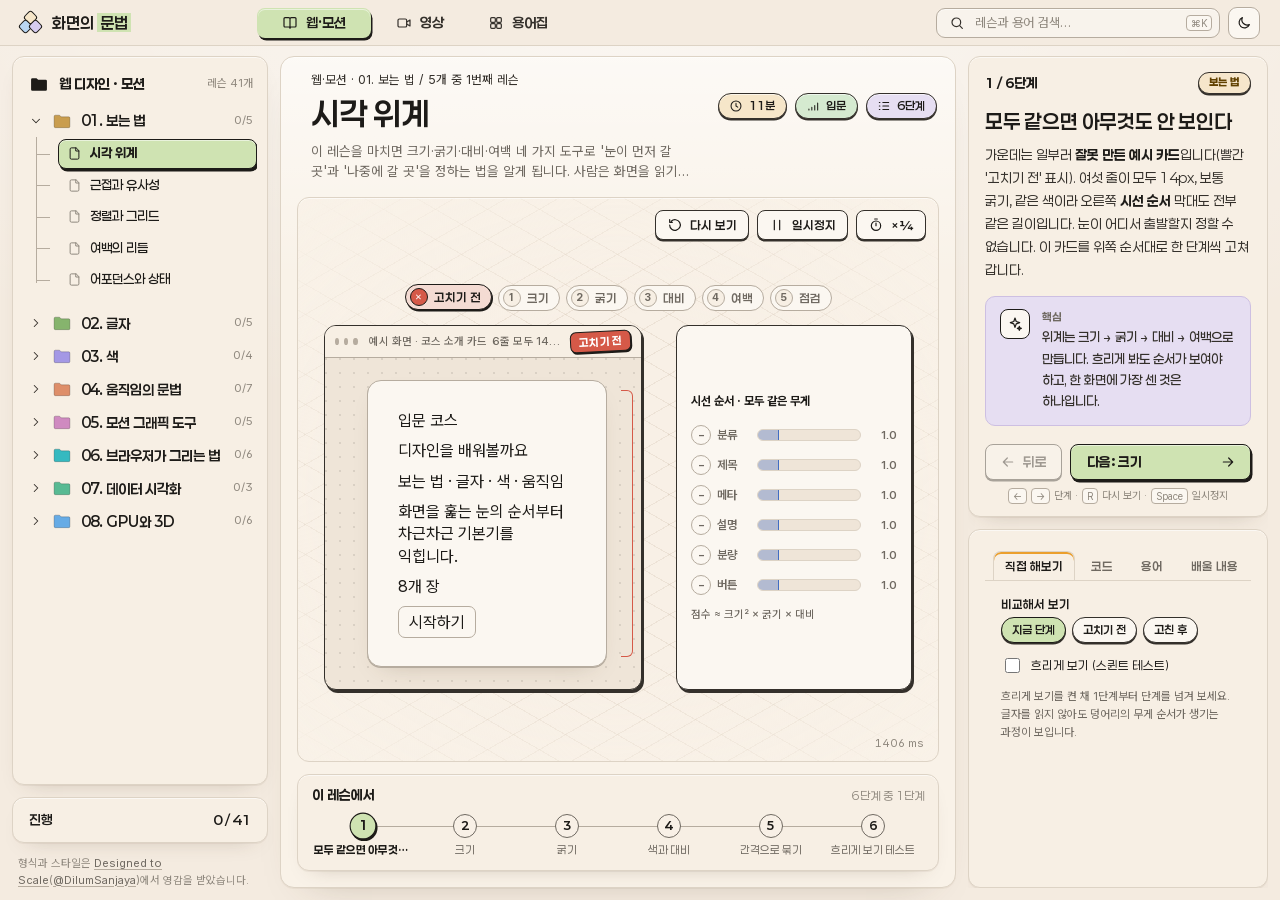
==== index.html @ 13fbb786 "화면의 문법: 웹 디자인·모션, 영상 촬영·편집 인터랙티브 강의 강의 형식과 스타일은 Dilum Sanjaya(@DilumSanjaya)의 Designed to Scale에서 영감" ====
<!doctype html>
<html lang="ko">
<head>
<meta charset="utf-8">
<meta name="viewport" content="width=device-width, initial-scale=1, viewport-fit=cover">
<title>화면의 문법</title>
<meta name="description" content="웹 디자인과 모션의 핵심 원리를 움직이는 다이어그램으로 한 단계씩 배우는 인터랙티브 강의">
<link rel="icon" type="image/svg+xml" href="favicon.svg">
<link rel="preload" href="fonts/Paperlogy-4Regular.woff2" as="font" type="font/woff2" crossorigin>
<link rel="preload" href="fonts/PretendardVariable.woff2" as="font" type="font/woff2" crossorigin>
<script>try{if(JSON.parse(localStorage.getItem("hwamyeon-theme"))==="dark")document.documentElement.dataset.theme="dark"}catch(e){}</script>
<link rel="stylesheet" href="style.css">
<link rel="stylesheet" href="lessons-look-type.css">
<link rel="stylesheet" href="lessons-color-motion.css">
<link rel="stylesheet" href="lessons-mograph.css">
<link rel="stylesheet" href="lessons-camera2.css">
<link rel="stylesheet" href="lessons-web.css">
<link rel="stylesheet" href="lessons-data.css">
<link rel="stylesheet" href="lessons-gpu.css">
<link rel="stylesheet" href="lessons-video.css">

</head>
<body>
<div class="window">
  <header class="topnav">
    <button class="icon-btn only-narrow" id="courseBtn" aria-controls="side" aria-label="코스 열기">
      <svg viewBox="0 0 24 24"><path d="M4 6h16M4 12h16M4 18h16"/></svg>
    </button>
    <a class="logo" href="#">
      <span class="logo__mark" aria-hidden="true"><i></i><i></i><i></i></span>
      <span class="logo__text">화면의 <mark>문법</mark></span>
    </a>
    <nav class="nav" aria-label="보기">
      <a class="nav__item" id="navWeb" href="#web"><svg viewBox="0 0 24 24"><path d="M3 5.5A1.5 1.5 0 0 1 4.5 4H10a2 2 0 0 1 2 2v14a2 2 0 0 0-2-2H4.5A1.5 1.5 0 0 1 3 16.5zM21 5.5A1.5 1.5 0 0 0 19.5 4H14a2 2 0 0 0-2 2v14a2 2 0 0 1 2-2h5.5a1.5 1.5 0 0 0 1.5-1.5z"/></svg>웹·모션</a>
      <a class="nav__item" id="navVideo" href="#video"><svg viewBox="0 0 24 24"><rect x="3" y="6" width="13" height="12" rx="2"/><path d="m16 10.5 5-3v9l-5-3"/></svg>영상</a>
      <a class="nav__item" id="navGloss" href="#glossary">
        <svg viewBox="0 0 24 24"><rect x="4" y="4" width="7" height="7" rx="1.5"/><rect x="13" y="4" width="7" height="7" rx="1.5"/><rect x="4" y="13" width="7" height="7" rx="1.5"/><rect x="13" y="13" width="7" height="7" rx="1.5"/></svg>용어집</a>
    </nav>
    <div class="topnav__end">
      <label class="search">
        <svg viewBox="0 0 24 24"><circle cx="11" cy="11" r="6.5"/><path d="m16 16 4 4"/></svg>
        <input id="search" type="search" placeholder="레슨과 용어 검색…" autocomplete="off">
        <kbd>⌘K</kbd>
      </label>
      <button class="icon-btn" id="themeBtn" aria-label="다크 모드 전환">
        <svg class="ti ti-moon" viewBox="0 0 24 24"><path d="M20 14.5A8 8 0 0 1 9.5 4a8 8 0 1 0 10.5 10.5z"/></svg>
        <svg class="ti ti-sun" viewBox="0 0 24 24"><circle cx="12" cy="12" r="4"/><path d="M12 2.5v2M12 19.5v2M2.5 12h2M19.5 12h2M5.3 5.3l1.4 1.4M17.3 17.3l1.4 1.4M5.3 18.7l1.4-1.4M17.3 6.7l1.4-1.4"/></svg>
      </button>
    </div>
  </header>

  <div class="layout">
    <aside class="side" id="side">
      <section class="card course">
        <div class="course__head">
          <svg class="folder folder--ink" viewBox="0 0 24 24"><path d="M2.5 6.5A1.5 1.5 0 0 1 4 5h5l2 2h9a1.5 1.5 0 0 1 1.5 1.5v10A1.5 1.5 0 0 1 20 20H4a1.5 1.5 0 0 1-1.5-1.5z"/></svg>
          <b id="trackName">코스</b><span class="muted" id="lessonCount"></span>
        </div>
        <nav id="tree" aria-label="코스 목차"></nav>
      </section>
      <p class="credit">형식과 스타일은 <a href="https://designed-to-scale.vercel.app/" target="_blank" rel="noopener">Designed to Scale</a>(<a href="https://x.com/DilumSanjaya" target="_blank" rel="noopener">@DilumSanjaya</a>)에서 영감을 받았습니다.</p>
      <section class="card progress">
        <span>진행</span><span id="progressText" class="num"></span><i class="progress__bar" id="progressBar"></i>
      </section>
    </aside>
    <div class="scrim" id="scrim" hidden></div>

    <main class="sheet" id="sheet">
      <div id="lessonView">
        <header class="lesson-head">
          <div class="lesson-head__main">
            <p class="crumb" id="crumb"></p>
            <h1 class="title" id="title"></h1>
            <p class="subtitle" id="lede"></p>
          </div>
          <div class="tags" id="tags"></div>
        </header>

        <section class="stage-card">
          <div class="stage-tools">
            <button class="tool" id="replayBtn"><svg viewBox="0 0 24 24"><path d="M4 12a8 8 0 1 0 2.4-5.7M4 4v4h4"/></svg>다시 보기</button>
            <button class="tool" id="playBtn"><svg viewBox="0 0 24 24" id="playIcon"><path d="M8 5v14M16 5v14"/></svg><span id="playLabel">일시정지</span></button>
            <button class="tool" id="slowBtn" aria-pressed="false"><svg viewBox="0 0 24 24"><circle cx="12" cy="13" r="7"/><path d="M12 13V9M10 3h4"/></svg>×¼</button>
          </div>
          <div class="stage" id="stage"></div>
          <div class="stage-foot"><span id="tTime" class="num">0 ms</span></div>
        </section>

        <section class="card timeline">
          <div class="timeline__head"><b>이 레슨에서</b><span class="muted" id="tlCount"></span></div>
          <ol class="timeline__steps" id="steps"></ol>
        </section>
      </div>

      <div id="glossView" hidden>
        <header class="lesson-head">
          <div class="lesson-head__main">
            <p class="crumb">용어집</p>
            <h1 class="title">업계 용어 한눈에</h1>
            <p class="subtitle">모든 레슨의 용어를 장별로 모았습니다. 용어를 누르면 그 레슨으로 이동합니다.</p>
          </div>
        </header>
        <div id="gloss" class="gloss"></div>
      </div>
    </main>

    <aside class="rail" id="rail">
      <section class="card guide">
        <div class="guide__meta"><span class="num" id="stepNo"></span><span class="chapter" id="chapterChip"></span></div>
        <div class="guide__content" id="guide">
          <h2 class="guide__title" id="stepTitle"></h2>
          <div class="guide__body"><p id="stepText"></p></div>
          <div class="callout" id="callout" hidden>
            <span class="callout__icon"><svg viewBox="0 0 24 24"><path d="M12 3l1.8 5.2L19 10l-5.2 1.8L12 17l-1.8-5.2L5 10l5.2-1.8zM18.5 15.5l.8 2.2 2.2.8-2.2.8-.8 2.2-.8-2.2-2.2-.8 2.2-.8z"/></svg></span>
            <div><p class="callout__label">핵심</p><p id="calloutText"></p></div>
          </div>
        </div>
        <div class="guide__nav">
          <button class="btn-ghost" id="prevBtn"><svg viewBox="0 0 24 24"><path d="M19 12H5m6-6-6 6 6 6"/></svg>뒤로</button>
          <button class="btn-pop btn-next" id="nextBtn"><span id="nextLabel">다음</span><svg viewBox="0 0 24 24"><path d="M5 12h14m-6-6 6 6-6 6"/></svg></button>
        </div>
        <p class="keys-hint"><kbd>←</kbd><kbd>→</kbd> 단계 · <kbd>R</kbd> 다시 보기 · <kbd>Space</kbd> 일시정지</p>
      </section>

      <section class="card panel" id="panel">
        <div class="tabs" role="tablist" aria-label="레슨 도구">
          <button class="tab" role="tab" data-pane="playWrap">직접 해보기</button>
          <button class="tab" role="tab" data-pane="codeWrap">코드</button>
          <button class="tab" role="tab" data-pane="termsWrap">용어</button>
          <button class="tab" role="tab" data-pane="goalsWrap">배울 내용</button>
        </div>
        <div class="panes">
          <div class="pane" id="playWrap" role="tabpanel"><div id="controls" class="controls"></div></div>
          <div class="pane" id="codeWrap" role="tabpanel"><div class="eyebrow" id="codeTitle">코드</div><pre id="code"></pre></div>
          <div class="pane terms" id="termsWrap" role="tabpanel"><dl id="terms"></dl></div>
          <div class="pane goals" id="goalsWrap" role="tabpanel"><ul id="goals"></ul></div>
        </div>
      </section>
    </aside>
  </div>
</div>

<script src="lib.js"></script>
<script src="art.js"></script>
<script src="lessons-design.js"></script>
<script src="lessons-motion.js"></script>
<script src="lessons-camera.js"></script>
<script src="lessons-render.js"></script>
<script src="lessons-look-type.js"></script>
<script src="lessons-color-motion.js"></script>
<script src="lessons-mograph.js"></script>
<script src="lessons-camera2.js"></script>
<script src="lessons-web.js"></script>
<script src="lessons-data.js"></script>
<script src="lessons-gpu.js"></script>
<script src="lessons-video.js"></script>
<script src="app.js"></script>
</body>
</html>
---- style.css ----
/* 구조: 상단 내비 + [코스 트리 | 레슨 시트 | 가이드 레일] 3단 앱.
   스타일: 종이색 바탕, 모노스페이스 단일 서체, 진한 테두리 + 딱딱한 오프셋 그림자의 '팝' 버튼, 아이소메트릭 격자 무대. */
@font-face { font-family: "Pretendard Variable"; src: url("fonts/PretendardVariable.woff2") format("woff2-variations"); font-weight: 45 920; font-display: swap; }
@font-face { font-family: "Inter"; src: url("fonts/InterVariable.woff2") format("woff2"); font-weight: 100 900; font-display: swap;
  unicode-range: U+0000-007F, U+00A0-00FF, U+0131, U+0152-0153, U+02BB-02BC, U+02C6, U+02DA, U+02DC, U+2000-206F, U+2074, U+20AC, U+2122, U+2191, U+2193, U+2212, U+2215, U+FEFF, U+FFFD; }
@font-face { font-family: "Paperlogy"; src: url("fonts/Paperlogy-4Regular.woff2") format("woff2"); font-weight: 400; font-display: swap; }
@font-face { font-family: "Paperlogy"; src: url("fonts/Paperlogy-5Medium.woff2") format("woff2"); font-weight: 500; font-display: swap; }
@font-face { font-family: "Paperlogy"; src: url("fonts/Paperlogy-6SemiBold.woff2") format("woff2"); font-weight: 600; font-display: swap; }
@font-face { font-family: "Paperlogy"; src: url("fonts/Paperlogy-7Bold.woff2") format("woff2"); font-weight: 700; font-display: swap; }
@font-face { font-family: "Paperlogy"; src: url("fonts/Paperlogy-8ExtraBold.woff2") format("woff2"); font-weight: 800; font-display: swap; }
:root {
  --bg: #f4ebe0;
  --sheet: #f9f2e8;
  --card: #f7efe4;
  --card2: #f8f0e6;
  --raised: #fbf7f1;
  --ink: #1d1b18;
  --ink2: #34302b;
  --muted: #6f6961;
  --faint: #8f887e;
  --line: #ddd3c5;
  --line2: #b6ac9f;
  --code: #f1e8db;
  --pop: #cfe3b2;
  --pop-ink: #1d1b18;
  --hard: #1d1b18;
  --sand: #f6e6c9;
  --mint: #d5ead0;
  --lilac: #e6def2;
  --lilac-line: #cdbfe2;
  --grid: rgba(120, 92, 55, 0.09);
  --hi: rgba(255, 255, 255, 0.6);
  --soft: rgba(80, 60, 35, 0.35);

  /* 캔버스 다이어그램 색 */
  --a: #426ec2; --b: #d55948; --c: #089772; --key: #eb9f2c;
  --ch0: #c99d4e; --ch0-bg: #f6e6cb; --ch0-fg: #614100; --ch1: #86b46d; --ch1-bg: #ddeed4; --ch1-fg: #31521c; --ch2: #a498e5; --ch2-bg: #e7e4ff; --ch2-fg: #483e74; --ch3: #de8e69; --ch3-bg: #ffe0d2; --ch3-fg: #6e351a; --ch4: #cf8ac0; --ch4-bg: #fadef3; --ch4-fg: #65335b; --ch5: #35b9c0; --ch5-bg: #caf1f2; --ch5-fg: #00555b; --ch6: #58ba93; --ch6-bg: #d0f1e1; --ch6-fg: #00563b; --ch7: #66abe5; --ch7-bg: #d3ebff; --ch7-fg: #114b75; --ch8: #e18881; --ch8-bg: #ffdedb; --ch8-fg: #70312e; --ch9: #43b4d4; --ch9-bg: #cceffb; --ch9-fg: #005269; --ch10: #af95df; --ch10-bg: #ece2ff; --ch10-fg: #4f3b71;
  --surface: #fbf7f1;
  --sunk: #efe5d8;

  /* 글꼴 역할: 화면의 목소리 = Paperlogy, 정중한 정보 글 = Inter + Pretendard */
  --f: "Paperlogy", "Pretendard Variable", -apple-system, BlinkMacSystemFont, "Apple SD Gothic Neo", sans-serif;
  --display: "Paperlogy", "Pretendard Variable", sans-serif;
  --formal: "Inter", "Pretendard Variable", -apple-system, BlinkMacSystemFont, "Apple SD Gothic Neo", "Noto Sans KR", sans-serif;
  --mono: SFMono-Regular, Menlo, Monaco, Consolas, "Pretendard Variable", monospace;
}
:root[data-theme="dark"] {
  --bg: #171512; --sheet: #1e1b17; --card: #221f1b; --card2: #24211c; --raised: #2a2621;
  --ink: #f1e9de; --ink2: #ddd3c5; --muted: #a69d91; --faint: #8c8276; --line: #3a342d; --line2: #5c5346;
  --code: #2d2924; --pop: #3e5a2e; --pop-ink: #eef7e4; --hard: #000; --sand: #4a3b22; --mint: #2c4128; --lilac: #2f2840; --lilac-line: #4a3f63;
  --grid: rgba(255, 230, 190, 0.05); --hi: rgba(255, 240, 220, 0.06); --soft: rgba(0, 0, 0, 0.6);
  --a: #84aefa; --b: #f28979; --c: #61c8a4; --key: #f5b75b;
    --ch0: #bf9752; --ch0-bg: #3f3017; --ch0-fg: #f0d3a3; --ch1: #83ad6d; --ch1-bg: #293820; --ch1-fg: #c4e2b4; --ch2: #9d94d9; --ch2-bg: #322f48; --ch2-fg: #d6d0ff; --ch3: #d28a69; --ch3-bg: #462b1f; --ch3-fg: #ffcab2; --ch4: #c586b7; --ch4-bg: #412a3c; --ch4-fg: #f6c7ea; --ch5: #40b1b7; --ch5-bg: #103a3c; --ch5-fg: #a0e6ea; --ch6: #5cb28f; --ch6-bg: #1a3a2d; --ch6-fg: #ace7cc; --ch7: #67a5d9; --ch7-bg: #1e3548; --ch7-fg: #b1ddff; --ch8: #d6857f; --ch8-bg: #472a27; --ch8-fg: #ffc6c0; --ch9: #4aadc9; --ch9-bg: #143843; --ch9-fg: #a3e3f8; --ch10: #a890d4; --ch10-bg: #362e46; --ch10-fg: #deceff;
    --surface: #2a2621; --sunk: #1a1814;
  color-scheme: dark;
}

* { box-sizing: border-box; }
[hidden] { display: none !important; }
html, body { margin: 0; height: 100%; }
body { background: var(--bg); color: var(--ink); font: 400 13.5px/1.5 var(--f); -webkit-font-smoothing: antialiased; word-break: keep-all; }
button, input { font: inherit; color: inherit; }
a { color: inherit; }
svg { width: 16px; height: 16px; fill: none; stroke: currentColor; stroke-width: 1.8; stroke-linecap: round; stroke-linejoin: round; flex: none; }
:focus-visible { outline: 2px solid var(--c); outline-offset: 2px; }
.muted { color: var(--faint); }
.num { font-variant-numeric: tabular-nums; }
kbd { font: 10px/14px var(--mono); color: var(--faint); background: var(--raised); border: 1px solid var(--line2); border-radius: 4px; padding: 0 4px; }

.window { min-height: 100%; display: flex; flex-direction: column; background: radial-gradient(120% 80% at 50% 0%, var(--hi), transparent 60%), var(--bg); }

/* ---------- 공용 버튼 ---------- */
.btn-pop {
  display: inline-flex; align-items: center; gap: 8px; height: 36px; padding: 0 14px 0 16px; cursor: pointer;
  background: var(--pop); color: var(--pop-ink); font-weight: 700; border: 1px solid var(--hard); border-radius: 8px;
  box-shadow: inset 0 1px 0 rgba(255,255,255,.55), 1.5px 2.5px 0 var(--hard);
  transition: transform .08s, box-shadow .08s;
}
.btn-pop:hover { transform: translate(-0.5px, -0.5px); box-shadow: inset 0 1px 0 rgba(255,255,255,.55), 2px 3px 0 var(--hard); }
.btn-pop:active { transform: translate(1px, 1.5px); box-shadow: inset 0 1px 0 rgba(255,255,255,.55), 0.5px 1px 0 var(--hard); }
.btn-ghost, .tool {
  display: inline-flex; align-items: center; gap: 7px; height: 36px; padding: 0 14px; cursor: pointer; font-weight: 600;
  background: var(--raised); border: 1px solid var(--ink2); border-radius: 8px; box-shadow: 0 1.5px 0 var(--ink2);
}
.btn-ghost:active, .tool:active { transform: translateY(1px); box-shadow: 0 0.5px 0 var(--ink2); }
.btn-ghost:disabled { opacity: .4; cursor: default; transform: none; }
.tool { height: 30px; padding: 0 11px; font-size: 12px; }
.tool[aria-pressed="true"] { background: var(--pop); color: var(--pop-ink); }
.icon-btn { width: 32px; height: 32px; display: grid; place-items: center; border: 1px solid var(--line2); border-radius: 9px; background: var(--raised); cursor: pointer; box-shadow: inset 0 1px 0 var(--hi); }

.card {
  background: var(--card); border: 1px solid var(--line); border-radius: 12px;
  box-shadow: inset 0 1px 0 var(--hi), 0 1px 0 rgba(80,60,35,.06), 0 10px 22px -16px var(--soft);
}
.eyebrow { font-size: 12.5px; font-weight: 700; letter-spacing: .02em; margin-bottom: 10px; }

/* ---------- 상단 내비 ---------- */
.topnav { height: 46px; flex: none; display: flex; align-items: center; gap: 16px; padding: 0 max(20px, env(safe-area-inset-right, 0px)) 0 max(20px, env(safe-area-inset-left, 0px)); border-bottom: 1px solid var(--line); position: sticky; top: 0; z-index: 10; background: var(--bg); }
.logo { font-family: var(--display); display: flex; align-items: center; gap: 10px; text-decoration: none; font-weight: 800; font-size: 16px; white-space: nowrap; }
.logo mark { background: var(--pop); color: var(--pop-ink); padding: 0 3px; }
.logo__mark { width: 22px; height: 22px; position: relative; }
.logo__mark i { position: absolute; width: 11px; height: 11px; border: 1.5px solid var(--ink); border-radius: 3px; transform: rotate(45deg); }
.logo__mark i:nth-child(1) { left: 5px; top: 0; background: var(--sand); }
.logo__mark i:nth-child(2) { left: 0; top: 9px; background: #b9d6f2; }
.logo__mark i:nth-child(3) { left: 10px; top: 9px; background: #d6ccf0; }
.nav { display: flex; gap: 6px; margin-left: 110px; }
.nav__item { display: inline-flex; align-items: center; gap: 8px; height: 30px; padding: 0 18px; border-radius: 8px; border: 1px solid transparent; font-size: 14px; font-weight: 600; color: var(--ink2); text-decoration: none; }
.nav__item:hover { background: var(--card); }
.nav__item.is-active { background: var(--pop); color: var(--pop-ink); padding: 0 24px; box-shadow: inset 0 1px 0 rgba(255,255,255,.55), 1.5px 2.5px 0 var(--hard); }
.topnav__end { margin-left: auto; display: flex; gap: 8px; align-items: center; }
.search { display: flex; align-items: center; gap: 8px; height: 30px; width: 284px; padding: 0 7px 0 12px; border: 1px solid var(--line2); border-radius: 9px; background: color-mix(in srgb, var(--raised) 70%, transparent); color: var(--ink2); box-shadow: inset 0 1px 0 var(--hi); }
.search input { flex: 1; min-width: 0; border: 0; background: none; outline: none; font-size: 13px; }
.search input::placeholder { color: var(--faint); }
.only-narrow { display: none; }

/* ---------- 3단 레이아웃 ---------- */
.layout { flex: 1; min-height: 0; display: grid; grid-template-columns: 256px minmax(0, 1fr) 300px; gap: 12px; padding: 10px max(12px, env(safe-area-inset-right, 0px)) 12px max(12px, env(safe-area-inset-left, 0px)); }
.side, .rail { display: flex; flex-direction: column; gap: 12px; min-width: 0; }
.side { position: sticky; top: 56px; height: calc(100vh - 68px); }
.rail > * { flex: none; }
.rail { position: sticky; top: 56px; max-height: calc(100vh - 68px); overflow-y: auto; scrollbar-width: thin; }

/* 코스 트리 */
.course { flex: 1; min-height: 0; overflow-y: auto; padding: 14px 10px 12px 12px; scrollbar-width: thin; }
.course__head { display: flex; align-items: center; gap: 10px; padding: 2px 4px 12px; font-size: 14px; }
.course__head .muted { margin-left: auto; font-size: 11.5px; }
.folder { width: 20px; height: 20px; stroke: rgba(0,0,0,.25); stroke-width: 1; }
.folder--ink { fill: var(--ink); stroke: none; }
.mod { margin-bottom: 4px; }
.mod__head { width: 100%; display: flex; align-items: center; gap: 9px; padding: 4px 4px; border: 0; background: none; cursor: pointer; font-size: 14px; font-weight: 600; text-align: left; border-radius: 7px; }
.mod__head:hover { background: color-mix(in srgb, var(--ink) 5%, transparent); }
.mod__head .chev { width: 14px; height: 14px; transition: transform .2s; color: var(--ink2); }
.mod.open .chev { transform: rotate(90deg); }
.mod__title { flex: 1; min-width: 0; white-space: nowrap; overflow: hidden; text-overflow: ellipsis; }
.mod__count { font-size: 11.5px; color: var(--faint); font-weight: 400; }
.mod__list { list-style: none; margin: 2px 0 8px 11px; padding: 0; position: relative; }
.mod__list::before { content: ""; position: absolute; left: 0; top: 0; bottom: 14px; border-left: 1px solid var(--line2); }
.lesson { position: relative; padding-left: 22px; }
.lesson::before { content: ""; position: absolute; left: 0; top: 50%; width: 14px; border-top: 1px solid var(--line2); }
.lesson a, .lesson .soon { display: flex; align-items: center; gap: 8px; padding: 4px 8px; margin: 2px 0; border: 1px solid transparent; border-radius: 8px; text-decoration: none; font-weight: 500; font-size: 13px; }
.lesson a:hover { background: color-mix(in srgb, var(--ink) 5%, transparent); }
.lesson a svg { width: 15px; height: 15px; color: var(--faint); stroke-width: 1.6; }
.lesson a.is-current { background: var(--pop); color: var(--pop-ink); font-weight: 700; border-color: var(--hard); box-shadow: inset 0 1px 0 rgba(255,255,255,.55), 1.5px 2.5px 0 var(--hard); }
.lesson a.is-current svg { color: inherit; }
.lesson a.is-done svg { color: var(--c); }
.lesson .soon { color: var(--faint); font-weight: 400; }
.lesson .soon svg { width: 15px; height: 15px; stroke-dasharray: 2 2; }
.lesson .soon em { margin-left: auto; font-style: normal; font-size: 10px; border: 1px dashed var(--line2); border-radius: 4px; padding: 0 4px; white-space: nowrap; }
.lesson a .t, .lesson .soon .t { min-width: 0; overflow: hidden; text-overflow: ellipsis; white-space: nowrap; }
.progress { flex: none; display: flex; justify-content: space-between; align-items: center; padding: 12px 16px; font-weight: 600; }

/* ---------- 레슨 시트 ---------- */
.sheet {
  min-width: 0; display: flex; flex-direction: column;
  background: linear-gradient(var(--hi), transparent 220px), var(--sheet);
  border: 1px solid var(--line); border-radius: 14px; padding: 0 16px 16px;
  box-shadow: inset 0 1px 0 var(--hi), 0 1px 0 rgba(80,60,35,.05), 0 18px 40px -30px var(--soft);
}
#lessonView, #glossView { display: flex; flex-direction: column; gap: 12px; flex: 1; }
#lessonView[hidden], #glossView[hidden] { display: none; }
.lesson-head { display: flex; gap: 16px; align-items: flex-start; padding: 18px 2px 4px 14px; }
.lesson-head__main { flex: 1; min-width: 0; }
.crumb { margin: 0 0 6px; font-size: 12.5px; color: var(--ink2); }
.title { margin: 0; font-family: var(--display); font-size: 32px; line-height: 1.15; font-weight: 700; letter-spacing: -0.01em; text-wrap: balance; }
.subtitle { margin: 8px 0 0; color: var(--muted); max-width: 72ch; }
.tags { display: flex; gap: 8px; flex-wrap: wrap; justify-content: flex-end; padding-top: 22px; }
.tag { display: inline-flex; align-items: center; gap: 6px; height: 26px; padding: 0 11px 0 10px; border: 1px solid var(--ink2); border-radius: 13px; font-size: 11.5px; font-weight: 600; white-space: nowrap; box-shadow: inset 0 1px 0 var(--hi), 0 1.5px 0 var(--ink2); }
.tag svg { width: 14px; height: 14px; }
.tag--sand { background: var(--sand); }
.tag--mint { background: var(--mint); }
.tag--lilac { background: var(--lilac); }

.stage-card {
  position: relative; flex: 1; min-height: 420px; display: flex; flex-direction: column;
  border: 1px solid var(--line); border-radius: 12px; overflow: hidden;
  background:
    radial-gradient(ellipse 75% 70% at 50% 52%, transparent 45%, var(--sheet) 100%),
    repeating-linear-gradient(30deg, var(--grid) 0 1px, transparent 1px 26px),
    repeating-linear-gradient(150deg, var(--grid) 0 1px, transparent 1px 26px),
    var(--card2);
  box-shadow: inset 0 1px 0 var(--hi);
}
.stage-tools { position: absolute; top: 12px; right: 12px; display: flex; gap: 8px; z-index: 4; }
.stage { flex: 1; display: flex; flex-direction: column; justify-content: center; padding: 56px 14px 10px; min-width: 0; }
.stage canvas { display: block; width: 100%; touch-action: none; }
.stage canvas.fill { flex: 1 1 0; min-height: 360px; height: 0; }
.stage-foot { display: flex; justify-content: flex-end; padding: 0 14px 10px; font-size: 11px; color: var(--faint); }

.timeline { padding: 10px 14px 12px; }
.timeline__head { display: flex; justify-content: space-between; align-items: center; margin-bottom: 8px; }
.timeline__head .muted { font-size: 11.5px; }
.timeline__steps { list-style: none; margin: 0; padding: 0; display: flex; position: relative; }
.timeline__steps::before { content: ""; position: absolute; top: 12px; left: calc(50% / var(--n)); right: calc(50% / var(--n)); border-top: 1px solid var(--line2); }
.timeline__steps li { flex: 1; min-width: 0; }
.timeline__steps button { width: 100%; display: flex; flex-direction: column; align-items: center; gap: 4px; padding: 0 2px; border: 0; background: none; cursor: pointer; }
.timeline__dot { position: relative; width: 24px; height: 24px; border-radius: 50%; display: grid; place-items: center; font-size: 11.5px; font-weight: 700; background: var(--card2); border: 1px solid var(--muted); }
.timeline__steps .past .timeline__dot { background: var(--mint); border-color: var(--ink2); }
.timeline__steps .cur .timeline__dot { background: var(--pop); color: var(--pop-ink); border-color: var(--hard); box-shadow: 1px 1.5px 0 var(--hard); }
.timeline__label { font-size: 11px; color: var(--muted); max-width: 100%; overflow: hidden; text-overflow: ellipsis; white-space: nowrap; }
.timeline__steps .cur .timeline__label { color: var(--ink); font-weight: 700; }

/* ---------- 가이드 레일 ---------- */
.guide { padding: 15px 16px 12px; display: flex; flex-direction: column; min-height: 400px; }
.guide__meta { display: flex; justify-content: space-between; align-items: center; font-weight: 700; margin-bottom: 14px; }
.chapter { display: inline-flex; align-items: center; height: 22px; padding: 0 10px; border: 1px solid var(--ink2); border-radius: 11px; font-size: 10.5px; font-weight: 800; letter-spacing: .05em; box-shadow: 0 1.5px 0 var(--ink2); white-space: nowrap; }
.guide__content { flex: 1; }
.guide__content.is-in { animation: guideIn .35s cubic-bezier(.16,1,.3,1); }
@keyframes guideIn { from { opacity: 0; transform: translateY(6px); } }
.guide__title { margin: 0 0 10px; font-family: var(--display); font-size: 20px; line-height: 1.3; font-weight: 700; letter-spacing: -0.01em; text-wrap: balance; }
.guide__body p { margin: 0; font-size: 13.5px; line-height: 1.7; color: var(--ink2); }
.guide__body b { color: var(--ink); }
.guide__body code, .terms code, .gloss code { font: 11.5px/1.6 var(--mono); background: var(--code); border: 1px solid var(--line); border-radius: 4px; padding: 1px 5px; color: var(--ink2); }
.callout { display: flex; gap: 12px; margin-top: 14px; padding: 12px 14px; background: var(--lilac); border: 1px solid var(--lilac-line); border-radius: 10px; }
.callout__icon { width: 30px; height: 30px; flex: none; display: grid; place-items: center; border: 1.5px solid var(--ink); border-radius: 8px; background: var(--raised); }
.callout__label { margin: 0 0 2px; font-size: 11px; font-weight: 700; color: var(--muted); }
.callout p:last-child { margin: 0; font-size: 12.2px; line-height: 1.55; color: var(--ink2); }
.guide__nav { display: flex; gap: 8px; margin-top: 18px; }
.btn-next { flex: 1; justify-content: space-between; min-width: 0; }
.btn-next span { overflow: hidden; text-overflow: ellipsis; white-space: nowrap; }
.keys-hint { margin: 8px 0 0; font-size: 10.5px; color: var(--faint); text-align: center; display: flex; gap: 4px; justify-content: center; align-items: center; flex-wrap: wrap; }

.rail > .card:not(.guide) { padding: 13px 16px 14px; }
.goals ul { list-style: none; margin: 0; padding: 0; display: flex; flex-direction: column; gap: 7px; }
.goals li { display: flex; gap: 9px; align-items: flex-start; font-size: 12px; color: var(--muted); line-height: 1.45; }
.check { width: 14px; height: 14px; flex: none; margin-top: 1px; border: 1px solid var(--faint); border-radius: 3px; background: var(--raised); display: grid; place-items: center; }
.check svg { width: 11px; height: 11px; stroke-width: 3; opacity: 0; }
.goals li.done { color: var(--ink); }
.goals li.done .check { background: var(--pop); border-color: var(--hard); }
.goals li.done .check svg { opacity: 1; color: var(--pop-ink); }

/* 조작 */
.controls { display: flex; flex-direction: column; gap: 12px; }
.ctl label, .ctl .lbl { display: flex; justify-content: space-between; gap: 8px; font-size: 12px; font-weight: 600; margin-bottom: 4px; }
.ctl output { font-size: 11.5px; color: var(--muted); font-weight: 500; font-variant-numeric: tabular-nums; }
.ctl input[type=range] { width: 100%; accent-color: var(--c); }
.chips { display: flex; flex-wrap: wrap; gap: 6px; }
.chip { height: 26px; padding: 0 10px; border: 1px solid var(--ink2); border-radius: 13px; background: var(--raised); font-size: 11.5px; font-weight: 600; cursor: pointer; box-shadow: 0 1.5px 0 var(--ink2); }
.chip[aria-pressed="true"] { background: var(--pop); color: var(--pop-ink); border-color: var(--hard); }
.chip:disabled { opacity: .4; cursor: default; }
.readout { font-size: 11.5px; line-height: 1.6; color: var(--muted); background: var(--code); border: 1px solid var(--line); border-radius: 7px; padding: 7px 9px; font-variant-numeric: tabular-nums; white-space: pre-wrap; }
.readout b { color: var(--ink); }
.copy-row { display: flex; gap: 6px; align-items: center; }
.copy-row .readout { flex: 1; min-width: 0; overflow-x: auto; white-space: nowrap; color: var(--ink); }
label.check-row, .ctl-check { display: flex; gap: 8px; align-items: center; font-size: 12px; cursor: pointer; }
.ctl-check input { accent-color: var(--c); width: 15px; height: 15px; }
.hint { font-size: 11.5px; color: var(--muted); margin: 0; line-height: 1.55; }

#code { margin: 0; font: 11.5px/1.65 var(--mono); overflow-x: auto; color: var(--muted); }
#code .ln { display: block; padding: 0 8px; margin: 0 -8px; border-left: 2px solid transparent; white-space: pre; }
#code .ln.hl { color: var(--ink); background: color-mix(in srgb, var(--c) 16%, transparent); border-left-color: var(--c); }
.terms dl { margin: 0; display: grid; gap: 9px; }
.terms dt { font-weight: 700; font-size: 12.5px; }
.terms dt span { color: var(--faint); font-weight: 500; font-size: 11px; margin-left: 6px; }
.terms dd { margin: 2px 0 0; color: var(--muted); font-size: 12px; line-height: 1.5; }

/* 용어집 */
.gloss { display: grid; gap: 12px; padding: 0 2px; }
.gloss section { padding: 14px 16px; }
.gloss h2 { margin: 0 0 10px; font-family: var(--display); font-weight: 700; font-size: 15px; display: flex; gap: 10px; align-items: center; }
.gloss dl { margin: 0; display: grid; grid-template-columns: repeat(auto-fill, minmax(240px, 1fr)); gap: 10px 18px; }
.gloss dt a { font-weight: 700; text-decoration: none; }
.gloss dt a:hover { text-decoration: underline; }
.gloss dt span { color: var(--faint); font-size: 11px; margin-left: 6px; }
.gloss dd { margin: 2px 0 0; color: var(--muted); font-size: 12px; line-height: 1.5; }
.gloss .hidden { display: none; }

/* ---------- 레슨 DOM 다이어그램 ---------- */
.dom-stage { padding: 12px; display: grid; place-items: center; min-height: 340px; }
@media (min-width: 1241px) and (min-height: 640px) { .dom-stage { min-height: 0; flex: 1 1 0; } }


.pipe { width: 100%; display: flex; flex-direction: column; gap: 20px; }
.pipe-row { display: grid; grid-template-columns: repeat(5, minmax(0, 1fr)); gap: 8px; }
.pstage { border: 1px solid var(--ink2); border-radius: 9px; padding: 10px 6px; text-align: center; background: var(--raised); box-shadow: 0 1.5px 0 var(--ink2); transition: background .12s, opacity .3s; }
.pstage b { display: block; font-size: 12.5px; }
.pstage small { font-size: 10px; color: var(--faint); }
.pstage.skip { opacity: .3; }
.pstage.hot { background: var(--pop); color: var(--pop-ink); }
.budget { display: flex; flex-direction: column; gap: 6px; }
.budget-bar { position: relative; height: 22px; border-radius: 6px; background: var(--code); border: 1px solid var(--line); overflow: hidden; display: flex; }
.budget-bar i { display: block; height: 100%; transition: width .3s; }
.budget-line { position: absolute; top: -3px; bottom: -3px; width: 2px; background: var(--b); }
.budget-lbl { display: flex; justify-content: space-between; font-size: 11.5px; color: var(--muted); }
.demo-box-wrap { height: 92px; border: 1px dashed var(--line2); border-radius: 9px; position: relative; overflow: hidden; background: var(--raised); }
.demo-box { position: absolute; left: 14px; top: 16px; width: 60px; height: 60px; border-radius: 10px; background: var(--a); border: 1px solid var(--hard); }
.pipe-note { font-size: 11.5px; color: var(--muted); text-align: center; margin: 0; }

.flip { position: relative; width: min(420px, 100%); margin-bottom: 30px; }
.flip-grid { display: grid; grid-template-columns: repeat(4, 1fr); gap: 10px; }
.tile { aspect-ratio: 1; border-radius: 10px; display: grid; place-items: center; font-size: 20px; font-weight: 800; color: #1d1b18; position: relative; z-index: 1; will-change: transform; border: 1px solid #1d1b18; box-shadow: 1.5px 2.5px 0 #1d1b18; }
.ghost { position: absolute; border: 2px dashed var(--c); border-radius: 10px; pointer-events: none; z-index: 2; }
.ghost.last { border-color: var(--muted); }
.flip-svg { position: absolute; inset: 0; width: 100%; height: 100%; pointer-events: none; z-index: 3; overflow: visible; fill: initial; stroke: initial; }
.flip-label { position: absolute; left: 0; right: 0; bottom: -30px; text-align: center; font-size: 11.5px; color: var(--muted); }

.edit { width: 100%; display: flex; flex-direction: column; gap: 14px; }
.monitor { aspect-ratio: 16 / 7; max-height: 200px; border-radius: 10px; position: relative; overflow: hidden; color: #fff; font-weight: 800; font-size: 16px; border: 1px solid var(--hard); box-shadow: 2px 3px 0 var(--hard); }
.monitor .scene { position: absolute; inset: 0; display: grid; place-items: center; }
.monitor .scene small { display: block; font-size: 11.5px; font-weight: 500; opacity: .85; }
.speaker { display: flex; align-items: center; gap: 10px; font-size: 12px; min-height: 26px; flex-wrap: wrap; }
.speaker .wave { display: flex; gap: 2px; align-items: center; height: 18px; }
.speaker .wave i { width: 3px; background: currentColor; border-radius: 2px; }
.tl { position: relative; display: grid; grid-template-columns: 34px 1fr; row-gap: 6px; font-size: 11px; }
.tl .lane { position: relative; height: 32px; background: var(--code); border: 1px solid var(--line); border-radius: 6px; }
.tl .lane-name { align-self: center; color: var(--muted); }
.clip { position: absolute; top: 3px; bottom: 3px; border-radius: 5px; color: #fff; padding: 0 8px; display: flex; align-items: center; overflow: hidden; white-space: nowrap; font-weight: 700; border: 1px solid rgba(0,0,0,.35); transition: left .5s cubic-bezier(.16,1,.3,1), width .5s cubic-bezier(.16,1,.3,1); }
.playhead { position: absolute; top: -6px; bottom: -6px; width: 2px; background: var(--ink); z-index: 3; pointer-events: none; }
.playhead::before { content: ""; position: absolute; top: -5px; left: -5px; width: 12px; height: 12px; background: var(--pop); border: 1px solid var(--hard); transform: rotate(45deg); border-radius: 2px; }
.tl-ph { position: absolute; left: 34px; right: 0; top: 0; bottom: 0; pointer-events: none; }

/* ---------- 반응형 ---------- */
@media (max-width: 1240px) {
  .layout { grid-template-columns: 236px minmax(0, 1fr); }
  .rail { grid-column: 2; position: static; max-height: none; overflow: visible; display: grid; grid-template-columns: repeat(auto-fit, minmax(280px, 1fr)); align-items: start; }
  .guide { min-height: 0; }
  .nav { margin-left: 24px; }
}
@media (max-width: 860px) {
  .only-narrow { display: grid; }
  .nav { margin-left: 0; }
  .nav__item { padding: 0 10px; }
  .nav__item.is-active { padding: 0 12px; }
  .search { width: 34px; padding: 0 8px; }
  .search input, .search kbd { display: none; }
  .search.open { width: auto; flex: 1; }
  .search.open input { display: block; }
  .logo__text { display: none; }
  .layout { grid-template-columns: minmax(0, 1fr); padding-inline: max(10px, env(safe-area-inset-left, 0px)) max(10px, env(safe-area-inset-right, 0px)); }
  .rail { grid-column: 1; grid-template-columns: minmax(0, 1fr); }
  .side { position: fixed; z-index: 30; left: 0; top: 0; bottom: 0; height: auto; width: min(300px, 86vw); padding: max(10px, env(safe-area-inset-top, 0px)) 10px 10px max(10px, env(safe-area-inset-left, 0px)); background: var(--bg); transform: translateX(-102%); transition: transform .3s cubic-bezier(.16,1,.3,1); }
  .side.open { transform: none; }
  .scrim { position: fixed; inset: 0; background: rgba(0,0,0,.35); z-index: 29; }
  .lesson-head { flex-direction: column; padding: 16px 4px 0; gap: 10px; }
  .tags { justify-content: flex-start; padding-top: 0; }
  .title { font-size: 24px; }
  .sheet { padding: 0 10px 10px; }
  .stage-card { min-height: 0; }
  .stage { padding: 52px 6px 6px; }
  .timeline__label { display: none; }
  .pstage small { display: none; }
  .pstage b { font-size: 11px; }
}
@media (prefers-reduced-motion: reduce) {
  *, *::before, *::after { transition-duration: 0s !important; animation-duration: 0s !important; }
}

/* ---------- 테마 전환 ---------- */
html.theme-vt::view-transition-old(root), html.theme-vt::view-transition-new(root) { animation: none; mix-blend-mode: normal; }
html.theme-vt::view-transition-old(root) { z-index: 1; }
html.theme-vt::view-transition-new(root) { z-index: 2; }
#themeBtn { position: relative; overflow: hidden; }
#themeBtn .ti { position: absolute; inset: 0; margin: auto; transition: transform .6s cubic-bezier(.34,1.56,.64,1), opacity .3s; }
#themeBtn[data-mode="light"] .ti-sun, #themeBtn[data-mode="dark"] .ti-moon { opacity: 0; transform: rotate(-90deg) scale(.4); }
#themeBtn[data-mode="light"] .ti-moon, #themeBtn[data-mode="dark"] .ti-sun { opacity: 1; transform: none; }
#themeBtn:active { transform: translateY(1px); }

/* 용어집 트랙 머리 */
.gloss__track { margin: 18px 0 2px; font-family: var(--display); font-size: 17px; font-weight: 700; color: var(--ink2); }
.gloss__track:first-child { margin-top: 0; }
@media (max-width: 520px) {
  .nav { gap: 2px; }
  .nav__item, .nav__item.is-active { padding: 0 8px; gap: 5px; font-size: 13px; }
  .nav__item svg { display: none; }
  .topnav__end { gap: 6px; }
}

/* ---------- 오른쪽 도구 탭 ---------- */
.rail > .panel, .panel { display: flex; flex-direction: column; padding: 0; overflow: hidden; }
.tabs { display: flex; gap: 4px; padding: 8px 8px 0; border-bottom: 1px solid var(--line); flex: none; overflow-x: auto; scrollbar-width: none; }
.tab { flex: none; height: 30px; padding: 0 11px; border: 1px solid transparent; border-bottom: 0; border-radius: 8px 8px 0 0; background: none; font-size: 12px; font-weight: 600; color: var(--muted); cursor: pointer; margin-bottom: -1px; }
.tab:hover { color: var(--ink); }
.tab[aria-selected="true"] { background: var(--card); color: var(--ink); border-color: var(--line); box-shadow: inset 0 2px 0 var(--key); }
.panes { flex: 1; min-height: 0; overflow-y: auto; padding: 14px 16px 16px; scrollbar-width: thin; }
.pane .eyebrow { margin-bottom: 8px; }

/* ---------- 넓은 화면: 스크롤 없이 한 화면에 ---------- */
@media (min-width: 1241px) and (min-height: 640px) {
  html, body { height: 100%; overflow: hidden; }
  .window { height: 100vh; min-height: 0; }
  .layout { grid-template-rows: minmax(0, 1fr); padding-bottom: 12px; }
  .side, .rail { position: static; height: auto; max-height: none; min-height: 0; }
  .rail { overflow: hidden; }
  .rail > .guide { flex: none; min-height: 0; }
  .rail > .panel { flex: 1 1 0; min-height: 160px; }
  .sheet { min-height: 0; overflow: hidden; }
  #lessonView { min-height: 0; }
  #glossView { min-height: 0; overflow-y: auto; scrollbar-width: thin; margin-right: -8px; padding-right: 8px; padding-bottom: 4px; }
  .lesson-head { flex: none; padding-top: 14px; }
  .subtitle { display: -webkit-box; -webkit-line-clamp: 2; -webkit-box-orient: vertical; overflow: hidden; }
  .stage-card { min-height: 0; }
  .stage { min-height: 0; overflow: auto; scrollbar-width: thin; }
  .stage canvas.fill { min-height: 240px; }
  .timeline { flex: none; }
}
/* 낮은 화면: 머리말·타임라인을 줄여 무대에 높이를 더 줌 */
@media (min-width: 1241px) and (min-height: 640px) and (max-height: 820px) {
  .lesson-head { padding-top: 10px; padding-bottom: 0; }
  .crumb { margin-bottom: 3px; font-size: 11.5px; }
  .title { font-size: 25px; }
  .subtitle { margin-top: 5px; -webkit-line-clamp: 1; font-size: 12.5px; }
  .tags { padding-top: 14px; }
  .timeline { padding: 7px 14px 8px; }
  .timeline__head { margin-bottom: 2px; }
  .stage { padding-top: 50px; }
  .guide { padding-top: 12px; }
  .guide__title { font-size: 18px; }
}

/* ---------- 글꼴 역할 ---------- */
.subtitle, .crumb, .terms dd, .gloss dd, .readout, .hint, .ctl output, .keys-hint, .stage-foot, .gloss .subtitle,
.search input, .dom-stage, .course__head .muted, .mod__count, #tTime { font-family: var(--formal); }
.ctl output, .readout, .mod__count, #tTime, .num { font-feature-settings: "tnum", "cv11", "ss01"; }
.callout p:last-child { font-family: var(--f); font-weight: 500; font-size: 13px; line-height: 1.65; }
.title, .guide__title, .logo, .gloss h2, .gloss__track { font-weight: 600; letter-spacing: -0.01em; }

/* =====================================================================
   모션 레이어: 마이크로 인터랙션 + 등장/퇴장
   곡선: 반응은 ease-out(--e-out), 자리 이동은 --e-io, 튀는 손맛은 --e-back.
   시간: 손끝 반응 120–180ms, 패널 220–320ms, 장면 전환 ~420ms.
   ===================================================================== */
:root { --e-out: cubic-bezier(.16, 1, .3, 1); --e-io: cubic-bezier(.65, 0, .35, 1); --e-back: cubic-bezier(.34, 1.56, .64, 1); --e-in: cubic-bezier(.5, 0, .75, 0); }

/* ---- 버튼류 공통: 올라오고(hover) 눌린다(active). 오프셋 그림자 안으로 파고드는 촉감 ---- */
.btn-pop, .btn-ghost, .tool, .chip, .icon-btn, .tab, .nav__item, .mod__head, .lesson a, .timeline__steps button, .tag, .search {
  transition: transform .16s var(--e-out), box-shadow .16s var(--e-out), background-color .2s var(--e-out), border-color .2s var(--e-out), color .2s var(--e-out), opacity .2s;
}
.btn-ghost:not(:disabled):hover, .tool:hover, .chip:not(:disabled):hover { transform: translateY(-1px); box-shadow: 0 2.5px 0 var(--ink2); }
.btn-ghost:not(:disabled):active, .tool:active, .chip:not(:disabled):active { transform: translateY(1.5px); box-shadow: 0 0 0 var(--ink2); transition-duration: .06s; }
.btn-pop:active { transition-duration: .06s; }
.chip[aria-pressed="true"] { animation: chipOn .32s var(--e-back); }
@keyframes chipOn { 0% { transform: scale(.92); } 100% { transform: none; } }
.icon-btn:hover { transform: translateY(-1px); border-color: var(--ink2); box-shadow: inset 0 1px 0 var(--hi), 0 2px 0 var(--ink2); }
.icon-btn:active { transform: translateY(1px); box-shadow: none; transition-duration: .06s; }
.nav__item:not(.is-active):hover { transform: translateY(-1px); }
.nav__item:active { transform: translateY(1px); transition-duration: .06s; }
.nav__item.is-active { animation: chipOn .34s var(--e-back); }
.nav__item svg, .btn-next svg, #prevBtn svg, .tool svg { transition: transform .2s var(--e-out); }
.btn-next:not(:disabled):hover svg { transform: translateX(3px); }
#prevBtn:not(:disabled):hover svg { transform: translateX(-3px); }
#replayBtn:hover svg { transform: rotate(-50deg); }
#slowBtn:hover svg { transform: rotate(12deg); }
.tag:hover { transform: translateY(-1px); box-shadow: inset 0 1px 0 var(--hi), 0 2.5px 0 var(--ink2); }

/* 키보드 포커스: 또렷한 링 */
:where(button, a, input, [tabindex]):focus-visible { outline: 2px solid var(--key); outline-offset: 2px; border-radius: 8px; }
.search:focus-within { border-color: var(--ink2); box-shadow: inset 0 1px 0 var(--hi), 0 0 0 3px color-mix(in srgb, var(--key) 22%, transparent); }
.search { transition: width .3s var(--e-out), border-color .2s, box-shadow .2s; }

/* 슬라이더·체크박스 */
.ctl input[type=range] { transition: filter .2s; cursor: pointer; }
.ctl input[type=range]:hover { filter: brightness(1.05) saturate(1.1); }
.ctl input[type=range]:active { cursor: grabbing; }
.ctl output { transition: color .2s; }
.ctl:has(input[type=range]:active) output { color: var(--ink); }
.ctl-check input { transition: transform .16s var(--e-back); }
.ctl-check input:active { transform: scale(.85); }
.ctl-check input:checked { animation: chipOn .3s var(--e-back); }

/* ---- 코스 트리: 아코디언(높이 0fr ↔ 1fr), 항목은 살짝 늦게 차례로 ---- */
.mod__body { display: grid; grid-template-rows: 0fr; transition: grid-template-rows .32s var(--e-io); }
.mod.open .mod__body { grid-template-rows: 1fr; }
.mod__body > .mod__list { overflow: hidden; min-height: 0; margin-block: 0; }
.mod.open .mod__body > .mod__list { margin-block: 2px 8px; }
.mod__body > .mod__list { transition: margin .32s var(--e-io); }
.mod .lesson { opacity: 0; transform: translateX(-6px); transition: opacity .18s, transform .18s var(--e-out); }
.mod.open .lesson { opacity: 1; transform: none; transition: opacity .28s var(--e-out) calc(60ms + var(--k, 0) * 28ms), transform .32s var(--e-out) calc(60ms + var(--k, 0) * 28ms); }
.chev { transition: transform .3s var(--e-out); }
.mod__head:hover { background: color-mix(in srgb, var(--ink) 4%, transparent); }
.mod__head:hover .folder { transform: translateY(-1px) rotate(-4deg); }
.mod__head .folder { transition: transform .25s var(--e-back); }
.mod__head:active { transform: scale(.99); }
.lesson a:hover { transform: translateX(2px); }
.lesson a .ico { display: grid; place-items: center; flex: none; }
.lesson a .ico svg { width: 15px; height: 15px; color: var(--faint); stroke-width: 1.6; }
.lesson a.is-current .ico svg { color: inherit; }
.lesson a.is-done .ico svg { color: var(--c); }
.lesson a .ico.pop { animation: icoPop .45s var(--e-back); }
@keyframes icoPop { 0% { transform: scale(.4) rotate(-20deg); opacity: 0; } 100% { transform: none; opacity: 1; } }
.lesson a.is-current { animation: curIn .38s var(--e-out); }
@keyframes curIn { from { transform: translateX(-4px); box-shadow: inset 0 1px 0 rgba(255,255,255,.55), 0 0 0 var(--hard); } }
.tree-empty { padding: 8px 6px; animation: fadeUp .3s var(--e-out); }

/* 진행 막대 */
.progress { position: relative; overflow: hidden; }
.progress__bar { position: absolute; left: 0; bottom: 0; height: 3px; width: calc(var(--p, 0) * 100%); background: var(--c); transition: width .6s var(--e-out); }

/* ---- 레슨 전환: 퇴장(빠르게, ease-in) → 등장(차례로, ease-out) ---- */
#lessonView > *, .rail > * { transition: opacity .15s var(--e-in), transform .15s var(--e-in); }
#lessonView.is-leaving > *, .rail.is-leaving > * { opacity: 0; transform: translateX(calc(var(--dir, 1) * -10px)); }
@keyframes fadeUp { from { opacity: 0; transform: translateY(8px); } }
@keyframes slideIn { from { opacity: 0; transform: translateX(calc(var(--dir, 1) * 14px)); } }
#lessonView.is-entering > .lesson-head { animation: slideIn .42s var(--e-out) both; }
#lessonView.is-entering > .stage-card { animation: slideIn .46s var(--e-out) .05s both; }
#lessonView.is-entering > .timeline { animation: fadeUp .42s var(--e-out) .11s both; }
#lessonView.is-entering .tags .tag { animation: tagIn .4s var(--e-back) both; }
#lessonView.is-entering .tags .tag:nth-child(2) { animation-delay: .06s; }
#lessonView.is-entering .tags .tag:nth-child(3) { animation-delay: .12s; }
@keyframes tagIn { from { opacity: 0; transform: translateY(4px) scale(.9); } }
#lessonView.is-entering .timeline__steps li { animation: fadeUp .36s var(--e-out) both; animation-delay: calc(.14s + var(--i, 0) * 30ms); }
.rail.is-entering > .guide { animation: slideIn .42s var(--e-out) .04s both; }
.rail.is-entering > .panel { animation: fadeUp .42s var(--e-out) .12s both; }
.rail.is-entering .controls > * { animation: fadeUp .38s var(--e-out) both; animation-delay: calc(.18s + var(--i, 0) * 35ms); }

/* 단계 전환: 설명은 이미 guideIn. 핵심 박스와 타임라인 점 */
.guide__content.is-in .callout { animation: fadeUp .4s var(--e-out) .06s both; }
.timeline__dot { transition: background-color .25s var(--e-out), border-color .25s, box-shadow .25s var(--e-out), transform .3s var(--e-back); }
.timeline__steps .cur .timeline__dot { transform: scale(1.12); }
.timeline__steps button:hover .timeline__dot { transform: translateY(-2px); }
.timeline__steps .cur button:hover .timeline__dot { transform: scale(1.12) translateY(-1px); }
.timeline__steps button:active .timeline__dot { transform: scale(.92); transition-duration: .06s; }
.timeline__steps::after { content: ""; position: absolute; top: 12px; left: calc(50% / var(--n)); width: calc((100% - 100% / var(--n)) * var(--prog, 0)); border-top: 2px solid var(--c); transition: width .45s var(--e-out); }
.timeline__label { transition: color .2s; }

/* 배울 내용 체크 */
.check { transition: background-color .25s var(--e-out), border-color .25s; }
.check svg { transition: opacity .2s; }
.goals li.done .check svg { animation: tick .35s var(--e-back); }
@keyframes tick { from { transform: scale(.3); } }
.goals li { transition: color .25s; }

/* 탭 패널 */
.pane.is-entering { animation: fadeUp .26s var(--e-out); }
.tab:active { transform: translateY(1px); transition-duration: .06s; }

/* 용어집 등장 */
#glossView.is-entering > .lesson-head { animation: fadeUp .4s var(--e-out) both; }
#glossView.is-entering .gloss > * { animation: fadeUp .42s var(--e-out) both; animation-delay: calc(.05s + var(--i, 0) * 40ms); }
.gloss dt a { transition: color .15s; }
.gloss dt a:hover { color: var(--key); }

/* 모바일 서랍·가림막 */
.scrim { animation: fadeIn .25s var(--e-out); }
@keyframes fadeIn { from { opacity: 0; } }

/* 테마 버튼은 위에 정의됨. 로고 */
.logo__mark i { transition: transform .4s var(--e-back); }
.logo:hover .logo__mark i:nth-child(1) { transform: translateY(-2px) rotate(45deg); }
.logo:hover .logo__mark i:nth-child(2) { transform: translate(-1.5px, 1px) rotate(45deg); transition-delay: .04s; }
.logo:hover .logo__mark i:nth-child(3) { transform: translate(1.5px, 1px) rotate(45deg); transition-delay: .08s; }

/* 첫 화면 등장 */
.topnav { animation: fadeIn .4s var(--e-out) both; }
.side > .card { animation: fadeUp .45s var(--e-out) both; }
.side > .card + .card { animation-delay: .08s; }
/* 단계 줄: 선은 항상 점·글자 뒤로 */
.timeline__steps::before, .timeline__steps::after { z-index: 0; pointer-events: none; }
.timeline__steps li { position: relative; z-index: 1; }
.timeline__dot { z-index: 1; }

/* 크레딧 */
.credit { order: 3; flex: none; margin: 0; padding: 0 6px; font: 400 11px/1.5 var(--formal); color: var(--faint); }
.credit a { color: var(--muted); text-decoration: underline; text-decoration-color: var(--line2); text-underline-offset: 2px; transition: color .15s; }
.credit a:hover { color: var(--ink); }
---- lessons-look-type.css ----
/* lessons-look-type.js 전용: 공용 주석(lt-), states, type-scale, measure */

/* ---------- 공용: 무대 채우기 · 알약 · 지시선 ---------- */
.dom-stage.lt-fill { flex: 1 1 auto; min-height: 0; display: flex; flex-direction: column; justify-content: center; align-items: stretch; padding: 4px; }
.lt-ov { position: absolute; left: 0; top: 0; width: 100%; height: 100%; overflow: visible; pointer-events: none; z-index: 5; }
.lt-ov path { stroke: var(--ink2); stroke-width: 1; fill: none; transition: opacity .25s; }
.lt-ov circle { fill: var(--ink2); transition: opacity .25s; }
.lt-ov g path, .lt-ov g rect { transition: none; }
.lt-tag {
  position: absolute; left: 0; top: 0; z-index: 6; pointer-events: none; opacity: 0; white-space: nowrap;
  height: 22px; line-height: 20px; padding: 0 9px; border: 1px solid var(--ink2); border-radius: 11px;
  background: var(--raised); color: var(--ink); font-size: 11.5px; font-weight: 650; box-shadow: 1.5px 2px 0 var(--ink2);
  transition: left .32s cubic-bezier(.16,1,.3,1), top .32s cubic-bezier(.16,1,.3,1), opacity .25s;
}
.lt-tag.no-tr { transition: opacity .2s; }
.lt-tag.t-a { color: var(--a); } .lt-tag.t-b { color: var(--b); } .lt-tag.t-c { color: var(--c); }
.lt-pill { display: inline-flex; align-items: center; height: 24px; padding: 0 10px; border: 1px solid var(--ink2); border-radius: 12px; background: var(--raised); box-shadow: 1.5px 2px 0 var(--ink2); font-size: 12px; font-weight: 700; color: var(--ink); white-space: nowrap; }
.lt-pill.key { background: color-mix(in srgb, var(--key) 24%, var(--raised)); }
.lt-pill.soft { font-weight: 600; color: var(--muted); box-shadow: none; border-color: var(--line2); }
.lt-pill.ok, .lt-pill.c { color: var(--c); }
.lt-pill.bad { color: var(--b); }
.lt-pill[hidden] { display: none; }

/* ---------- states ---------- */
.states { display: grid; grid-template-columns: minmax(0, 1fr) 196px; gap: 18px; align-items: center; width: 100%; max-width: 640px; margin: 0 auto; }
.states-scene { position: relative; padding: 14px 6px 46px; display: flex; justify-content: center; }
.states-card { width: min(380px, 100%); display: flex; flex-direction: column; gap: 12px; padding: 16px 18px 18px; border: 1px solid var(--ink2); border-radius: 14px; background: var(--raised); box-shadow: 2px 3px 0 var(--ink2); font-size: 14px; color: var(--ink); }
.states-head { display: flex; align-items: center; justify-content: space-between; gap: 12px; }
.states-head b { font-size: 16px; font-weight: 800; }
.states-field { display: flex; flex-direction: column; gap: 5px; }
.states-field small { font-size: 12px; color: var(--muted); font-weight: 600; }
.states-input { height: 40px; padding: 0 12px; border: 1px solid var(--line2); border-radius: 9px; background: var(--surface); color: var(--ink); font: inherit; font-size: 14px; min-width: 0; }
.states-check { display: flex; align-items: center; gap: 10px; font-size: 13.5px; min-height: 28px; }
.states-check label { cursor: pointer; }
.states-cb { appearance: none; -webkit-appearance: none; flex: none; width: 20px; height: 20px; margin: 0; border: 1.5px solid var(--ink2); border-radius: 5px; background: var(--surface); display: grid; place-items: center; cursor: pointer; transition: background .15s; }
.states-cb::after { content: ""; width: 10px; height: 5px; border: 2.5px solid var(--pop-ink); border-top: 0; border-right: 0; transform: translateY(-1px) rotate(-45deg); opacity: 0; }
.states-cb:checked { background: var(--pop); }
.states-cb:checked::after { opacity: 1; }
.states-actions { display: flex; justify-content: flex-end; align-items: center; gap: 10px; margin-top: 4px; }
.states-ghost { min-height: 44px; padding: 0 18px; border: 1px solid var(--ink2); border-radius: 10px; background: var(--raised); color: var(--ink); font: inherit; font-size: 15px; font-weight: 600; cursor: pointer; box-shadow: 1px 1.5px 0 var(--ink2); transition: border-color .25s, box-shadow .25s, background .25s; }
.states-ghost.flat { border-color: transparent; box-shadow: none; background: none; }
.states-btn {
  position: relative; transform-origin: center; display: inline-flex; align-items: center; justify-content: center;
  min-height: 44px; padding: 0 24px; border-radius: 10px; font: inherit; font-size: 15px; font-weight: 700;
  border: 1px solid var(--ink2); background: var(--pop); color: var(--pop-ink, var(--ink));
  box-shadow: 2px 3px 0 var(--ink2); cursor: pointer;
  transition: transform .12s, box-shadow .12s, background .15s, opacity .2s, filter .2s;
}
.states-btn:hover:not(:disabled), .states-btn.is-hover { background: color-mix(in srgb, var(--pop) 80%, var(--ink) 20%); transform: translate(-1px, -1px); box-shadow: 3px 4px 0 var(--ink2); }
.states-btn:active:not(:disabled), .states-btn.is-press { transform: translate(2px, 3px); box-shadow: 0 0 0 var(--ink2); background: color-mix(in srgb, var(--pop) 72%, var(--ink) 28%); }
.states-btn:disabled, .states-btn.is-disabled { opacity: .45; box-shadow: none; cursor: not-allowed; filter: grayscale(1); }
.states-btn.is-loading .states-label { visibility: hidden; }
.states-spin { position: absolute; left: 50%; top: 50%; width: 16px; height: 16px; margin: -8px 0 0 -8px; border-radius: 50%; border: 2px solid currentColor; border-top-color: transparent; opacity: 0; }
.states-btn.is-loading .states-spin { opacity: 1; animation: states-spin .7s linear infinite; }
@keyframes states-spin { to { transform: rotate(360deg); } }
.states-scene :focus-visible, .states-scene .is-focus { outline: 3px solid var(--a); outline-offset: 3px; }
.states-ibtn { width: 24px; height: 24px; padding: 0; border-radius: 6px; border: 1px solid var(--ink2); background: var(--surface); color: var(--ink); font: inherit; font-size: 15px; line-height: 1; cursor: pointer; box-shadow: 1px 1.5px 0 var(--ink2); position: relative; flex: none; }
.states-ibtn::after { content: ""; position: absolute; inset: -10px; }
.states-hit { position: absolute; border: 1.5px dashed var(--b); border-radius: 9px; background: color-mix(in srgb, var(--b) 12%, transparent); opacity: 0; transition: opacity .3s; pointer-events: none; z-index: 2; }
.states-hit.on { opacity: 1; }
.states-finger { position: absolute; width: 44px; height: 44px; margin: -22px 0 0 -22px; border-radius: 50%; background: color-mix(in srgb, var(--b) 30%, transparent); border: 1.5px solid var(--b); opacity: 0; pointer-events: none; z-index: 3; }
.states-finger.on { animation: states-tap 1.6s cubic-bezier(.16,1,.3,1) infinite; }
@keyframes states-tap { 0% { opacity: 0; transform: scale(1.6); } 30% { opacity: .9; transform: scale(1); } 70% { opacity: .9; transform: scale(.92); } 100% { opacity: 0; transform: scale(.92); } }
.states-cursor { position: absolute; left: 0; top: 0; width: 22px; height: 26px; pointer-events: none; opacity: 0; transition: transform .6s cubic-bezier(.16,1,.3,1), opacity .25s; z-index: 4; }
.states-cursor svg { display: block; fill: var(--ink); stroke: var(--raised); stroke-width: 1.4; transition: transform .1s; transform-origin: 30% 30%; }
.states-cursor.vis { opacity: 1; }
.states-cursor.down svg { transform: scale(.84); }
.states-kbd { position: absolute; left: 8px; top: -2px; font-size: 12px; line-height: 22px; padding: 0 8px; color: var(--ink); border-color: var(--ink2); opacity: 0; transition: opacity .25s; z-index: 4; }
.states-kbd.on { opacity: 1; }
.states-kbd.tap { animation: states-kbd .35s ease-out; }
@keyframes states-kbd { 0% { transform: translateY(2px); background: var(--pop); } 100% { transform: none; } }
.states-rail { display: flex; flex-direction: column; gap: 6px; transition: opacity .3s; }
.states.s-dim-rail .states-rail { opacity: .35; }
.states-row { display: flex; align-items: center; gap: 10px; padding: 6px 8px; border-radius: 10px; border: 1.5px solid transparent; transition: border-color .2s, background .2s; }
.states-row.on { border-color: var(--ink2); background: color-mix(in srgb, var(--key) 20%, var(--raised)); box-shadow: 1.5px 2px 0 var(--ink2); }
.states-row-t { display: flex; flex-direction: column; min-width: 0; line-height: 1.25; }
.states-row-t b { font-size: 12.5px; color: var(--ink); }
.states-row-t small { font-size: 11px; color: var(--muted); }
.states-btn.states-mini { min-height: 28px; padding: 0 10px; font-size: 12px; border-radius: 7px; cursor: default; pointer-events: none; flex: none; }
.states-btn.states-mini .states-spin { width: 12px; height: 12px; margin: -6px 0 0 -6px; }
.states-btn.states-mini.is-focus { outline: 2px solid var(--a); outline-offset: 2px; }

/* ---------- type-scale ---------- */
.type-scale { flex: 1 1 auto; min-height: 0; width: 100%; display: flex; flex-direction: column; gap: 10px; }
.type-scale-head { display: flex; flex-wrap: wrap; gap: 8px; align-items: center; padding: 0 2px; }
.type-scale-vp { display: none; align-items: center; gap: 10px; font-size: 11px; color: var(--muted); padding: 10px 4px 16px; }
.type-scale.fluid .type-scale-vp { display: flex; }
.type-scale-vp-end { white-space: nowrap; font-weight: 600; }
.type-scale-vp-track { position: relative; flex: 1; min-width: 80px; height: 10px; border-radius: 5px; background: var(--sunk); border: 1px solid var(--ink2); }
.type-scale-vp-mark { position: absolute; top: -6px; width: 6px; height: 20px; margin-left: -3px; border-radius: 3px; background: var(--key); border: 1px solid var(--ink2); }
.type-scale-vp-lbl { position: absolute; top: 14px; transform: translateX(-50%); font-weight: 700; color: var(--ink); font-size: 11.5px; white-space: nowrap; }
.type-scale-list { flex: 1 1 auto; min-height: 0; display: flex; flex-direction: column; justify-content: space-evenly; gap: 6px; border: 1px solid var(--ink2); border-radius: 14px; background: var(--raised); box-shadow: 2px 3px 0 var(--ink2); padding: 14px 18px; overflow: hidden; }
.type-scale-row { display: grid; grid-template-columns: 46px 70px 90px minmax(0, 1fr); align-items: center; gap: 12px; transition: opacity .35s; min-width: 0; }
.type-scale-row.dim { opacity: .2; }
.type-scale-row.base .type-scale-name { color: var(--c); font-weight: 800; }
.type-scale-name { font-size: 12px; color: var(--muted); font-weight: 600; }
.type-scale-px { font-size: 12px; display: flex; flex-direction: column; line-height: 1.25; }
.type-scale-px b { color: var(--ink); font-weight: 700; }
.type-scale-px small { color: var(--key); font-size: 11px; font-weight: 700; min-height: 13px; }
.type-scale-bar { display: block; height: 12px; }
.type-scale-bar i { display: block; height: 100%; min-width: 3px; border-radius: 4px; border: 1px solid var(--ink2); background: color-mix(in srgb, var(--a) 30%, var(--raised)); transition: width .45s cubic-bezier(.16,1,.3,1); }
.type-scale-row.base .type-scale-bar i { background: color-mix(in srgb, var(--c) 40%, var(--raised)); }
.type-scale.fluid .type-scale-bar i { transition: none; }
.type-scale-smp { display: flex; align-items: center; gap: 12px; min-width: 0; }
.type-scale-sample { font-family: "Apple SD Gothic Neo", "Malgun Gothic", "Noto Sans KR", sans-serif; font-weight: 700; line-height: 1.15; letter-spacing: -0.01em; color: var(--ink); white-space: nowrap; overflow: hidden; text-overflow: clip; min-width: 0; transition: font-size .45s cubic-bezier(.16,1,.3,1); }
.type-scale.fluid .type-scale-sample { transition: none; }
.type-scale.compact { gap: 6px; }
.type-scale.compact .type-scale-list { padding: 8px 16px; gap: 2px; }
.type-scale.compact .type-scale-px { flex-direction: row; gap: 5px; align-items: baseline; }
.type-scale.compact .type-scale-row { grid-template-columns: 46px 96px 90px minmax(0, 1fr); }
.type-scale.compact .type-scale-vp { padding: 4px 4px 14px; }
.type-scale-note { margin: 0; font-size: 11px; color: var(--muted); text-align: right; }

/* ---------- measure ---------- */
.measure { flex: 1 1 auto; min-height: 0; width: 100%; contain: inline-size; display: flex; flex-direction: column; justify-content: center; align-items: flex-start; gap: 8px; position: relative; font-family: "Apple SD Gothic Neo", "Malgun Gothic", "Noto Sans KR", sans-serif; font-size: var(--mfs, 16px); }
.measure.en { font-family: "Helvetica Neue", Helvetica, Arial, sans-serif; }
.measure-ruler, .measure-text { box-sizing: content-box; max-width: calc(100% - 26px); transition: width .45s cubic-bezier(.16,1,.3,1); }
.measure-ruler { margin-left: 13px; position: relative; height: 16px; border-bottom: 1px solid var(--line2);
  background-image: linear-gradient(to right, var(--line2) 1px, transparent 1px);
  background-size: 1em 5px; background-repeat: repeat-x; background-position: 0 100%; }
.measure.en .measure-ruler { background-size: 1ch 5px; }
.measure-ruler span { position: absolute; bottom: 0; height: 12px; border-left: 1.5px solid var(--key); font-family: var(--f); font-size: 11px; color: var(--muted); padding-left: 3px; line-height: 10px; }
.measure-text { color: var(--ink); word-break: keep-all; overflow-wrap: break-word; background: var(--raised); border: 1px solid var(--ink2); border-radius: 12px; box-shadow: 2px 3px 0 var(--ink2); padding: 12px 12px; transition: width .45s cubic-bezier(.16,1,.3,1), line-height .45s; }
.measure-text p { margin: 0 0 var(--measure-pgap, .5em); transition: margin .4s; }
.measure-text p:last-child { margin-bottom: 0; }
.measure.short .measure-text p + p { display: none; }
.measure.s-head .measure-text, .measure.s-head .measure-ruler, .measure.s-head .measure-tag { opacity: .35; }
.measure-probe { position: absolute; visibility: hidden; pointer-events: none; height: 0; }
.measure-tag { display: flex; gap: 8px; flex-wrap: wrap; font-family: var(--f); }
.measure-hs { display: none; width: 100%; grid-template-columns: 1fr 1fr; gap: 20px; margin-bottom: 10px; }
.measure.s-head .measure-hs { display: grid; }
.measure-hs small { display: block; font-family: var(--f); font-size: 11.5px; color: var(--muted); margin-bottom: 6px; font-weight: 600; }
.measure-h { margin: 0; max-width: 9.5em; font-size: 2.1em; font-weight: 800; color: var(--ink); letter-spacing: -0.02em; word-break: keep-all; }
.measure-h.loose { line-height: 1.6; }
.measure-h.tight { line-height: 1.15; }

@media (max-width: 620px) {
  .states { grid-template-columns: minmax(0, 1fr); gap: 4px; }
  .states-rail { display: grid; grid-template-columns: repeat(3, minmax(0, 1fr)); gap: 4px; }
  .states-row { flex-direction: column; gap: 4px; padding: 6px 2px; text-align: center; }
  .states-row-t small { display: none; }
  .states-row-t b { font-size: 11.5px; }
  .states-card { padding: 14px; }
  .type-scale-row { grid-template-columns: 38px 58px 40px minmax(0, 1fr); gap: 8px; }
  .type-scale-list { padding: 12px; }
  .type-scale-basepill { display: none; }
  .measure-hs { grid-template-columns: 1fr; gap: 10px; }
  .measure-h { font-size: 1.6em; }
}
---- lessons-color-motion.css ----
/* 3장 색의 역할 · 다크 모드 (lessons-color-motion.js) */

/* ---------- color-roles ---------- */
.color-roles-wrap { --cr-accent: var(--a); width: 100%; display: flex; flex-wrap: nowrap; gap: 18px 24px; align-items: center; justify-content: center; }
.color-roles-mock {
  --cr-bg: var(--sunk); --cr-surface: var(--raised); --cr-text: var(--ink); --cr-muted: var(--muted); --cr-on: var(--bg);
  position: relative; flex: 1 1 320px; max-width: 420px; min-width: 0; background: var(--cr-bg); color: var(--cr-text);
  border: 1px solid var(--ink2); border-radius: 14px; box-shadow: 2px 3px 0 var(--ink2); padding-bottom: 28px; font-size: 12.5px;
}
.color-roles-mock * { transition: background-color .45s, color .45s, border-color .45s; }
.color-roles-head { position: relative; display: flex; align-items: center; gap: 8px; padding: 11px 14px; border-bottom: 1px solid var(--line); border-radius: 13px 13px 0 0; }
.color-roles-head b { font-size: 13px; }
.color-roles-logo { width: 14px; height: 14px; border-radius: 4px; background: var(--cr-text); }
.color-roles-nav { margin-left: auto; display: flex; gap: 12px; }
.color-roles-nav a { color: var(--cr-muted); font-weight: 600; }
.color-roles-nav a.color-roles-on { color: var(--cr-accent); box-shadow: inset 0 -2px 0 var(--cr-accent); }
.color-roles-body { padding: 12px 14px 0; display: flex; flex-direction: column; gap: 10px; }
.color-roles-card { position: relative; background: var(--cr-surface); border: 1px solid var(--line2); border-radius: 10px; padding: 11px 12px; }
.color-roles-h { margin: 0 0 3px; font-weight: 800; font-size: 13px; }
.color-roles-sub { margin: 0 0 8px; color: var(--cr-muted); font-size: 11.5px; }
.color-roles-bar { height: 8px; border-radius: 4px; background: var(--line); overflow: hidden; margin-bottom: 10px; }
.color-roles-bar i { display: block; width: 60%; height: 100%; background: var(--cr-accent); }
.color-roles-btn { display: block; width: 100%; font: inherit; font-weight: 700; font-size: 12.5px; padding: 10px 13px; border-radius: 7px; border: 1px solid var(--ink2); background: var(--cr-accent); color: var(--cr-on); box-shadow: 1.5px 2px 0 var(--ink2); }
.color-roles-list { margin: 0; padding: 0; list-style: none; display: flex; flex-direction: column; gap: 4px; font-size: 11.5px; color: var(--cr-muted); }
.color-roles-list li::before { content: "· "; }
.color-roles-status { display: none; flex-wrap: wrap; gap: 6px; }
.color-roles-mock.show-status .color-roles-status { display: flex; }
.color-roles-status span { display: inline-flex; align-items: center; gap: 5px; font-size: 11px; font-weight: 600; padding: 3px 8px 3px 7px; border-radius: 999px; border: 1px solid var(--st); background: color-mix(in oklab, var(--st) 16%, var(--cr-surface)); color: var(--cr-text); }
.color-roles-status span::before { content: ""; width: 7px; height: 7px; border-radius: 50%; background: var(--st); }
.color-roles-status .ok { --st: var(--c); }
.color-roles-status .warn { --st: var(--key); }
.color-roles-status .err { --st: var(--b); }
.color-roles-status .info { --st: var(--a); }
/* 강조 과다 단계 */
.color-roles-mock.lv1 .color-roles-head { background: var(--cr-accent); color: var(--cr-on); }
.color-roles-mock.lv1 .color-roles-head .color-roles-nav a { color: var(--cr-on); }
.color-roles-mock.lv1 .color-roles-head .color-roles-logo { background: var(--cr-on); }
.color-roles-mock.lv2 .color-roles-card { background: var(--cr-accent); color: var(--cr-on); }
.color-roles-mock.lv2 .color-roles-card .color-roles-sub, .color-roles-mock.lv2 .color-roles-card .color-roles-list { color: var(--cr-on); }
.color-roles-mock.lv2 .color-roles-btn { background: var(--cr-on); color: var(--cr-accent); }
.color-roles-mock.lv2 .color-roles-bar i { background: var(--cr-on); }
/* 이름표 */
.color-roles-tag { display: none; position: absolute; z-index: 2; font-size: 11px; font-weight: 700; line-height: 1; padding: 3px 6px; border-radius: 5px; background: var(--ink); color: var(--bg); white-space: nowrap; }
.color-roles-mock.show-tags .color-roles-tag { display: inline-block; }
.color-roles-sub .color-roles-tag { vertical-align: 1px; }
/* 오른쪽 패널 */
.color-roles-side { flex: 0 1 250px; min-width: 0; display: flex; flex-direction: column; gap: 10px; }
.color-roles-side [hidden] { display: none !important; }
.color-roles-cap { margin: 0 0 6px; font-size: 11px; color: var(--muted); display: flex; justify-content: space-between; }
.color-roles-sw-bg, .color-roles-sw-surface, .color-roles-sw-text, .color-roles-sw-accent { display: inline-block; }
.color-roles-side .color-roles-sw-bg { background: var(--sunk); }
.color-roles-side .color-roles-sw-surface { background: var(--raised); }
.color-roles-side .color-roles-sw-text { background: var(--ink); }
.color-roles-side .color-roles-sw-accent { background: var(--cr-accent); }
.color-roles-legend { display: flex; flex-direction: column; gap: 8px; background: var(--raised); border: 1px solid var(--ink2); border-radius: 12px; padding: 12px; box-shadow: 2px 3px 0 var(--ink2); }
.color-roles-lrow { display: grid; grid-template-columns: 22px 44px 1fr; align-items: center; gap: 6px; font-size: 12px; }
.color-roles-lrow i { width: 22px; height: 22px; border-radius: 6px; border: 1px solid var(--ink2); }
.color-roles-lrow span { color: var(--muted); font-size: 11px; }
.color-roles-ratio { background: var(--raised); border: 1px solid var(--ink2); border-radius: 12px; padding: 12px; box-shadow: 2px 3px 0 var(--ink2); }
.color-roles-rbar { display: flex; height: 28px; border: 1px solid var(--ink2); border-radius: 7px; overflow: hidden; }
.color-roles-rbar i { height: 100%; transition: width .45s cubic-bezier(.16,1,.3,1); }
.color-roles-rbar i + i { border-left: 1px solid var(--ink2); }
.color-roles-rleg { display: flex; flex-wrap: wrap; gap: 4px 12px; margin-top: 8px; font-size: 11.5px; font-variant-numeric: tabular-nums; }
.color-roles-rleg span { display: inline-flex; align-items: center; gap: 5px; }
.color-roles-rleg i { width: 10px; height: 10px; border-radius: 3px; border: 1px solid var(--ink2); }
.color-roles-tokens { background: var(--raised); border: 1px solid var(--ink2); border-radius: 12px; padding: 12px; box-shadow: 2px 3px 0 var(--ink2); display: flex; flex-direction: column; gap: 5px; }
.color-roles-trow { display: grid; grid-template-columns: 1fr 16px 1.15fr; align-items: center; gap: 4px; font-size: 11px; padding: 3px 4px; border-radius: 5px; }
.color-roles-trow .p { display: inline-flex; align-items: center; gap: 5px; color: var(--muted); min-width: 0; }
.color-roles-trow .p i { flex: none; width: 10px; height: 10px; border-radius: 3px; border: 1px solid var(--ink2); }
.color-roles-trow .ar { color: var(--faint); text-align: center; }
.color-roles-trow .s { font-weight: 700; }
.color-roles-trow.hot { background: color-mix(in oklab, var(--key) 22%, transparent); }
.color-roles-trow.flash { animation: color-roles-flash .9s ease-out; }
@keyframes color-roles-flash { from { background: var(--key); } }

/* ---------- dark-mode ---------- */
.dark-mode-pair { width: min(640px, 100%); display: grid; grid-template-columns: repeat(2, minmax(0, 1fr)); gap: 16px; align-items: start; }
.dark-mode-pair.single { width: min(290px, 100%); grid-template-columns: minmax(0, 1fr); }
.dark-mode-col { display: flex; flex-direction: column; gap: 7px; min-width: 0; }
.dark-mode-col[hidden] { display: none; }
.dark-mode-cap { margin: 0; font-size: 11.5px; font-weight: 700; color: var(--ink); }
.dark-mode-mock {
  position: relative; background: var(--dm-bg); color: var(--dm-text); border: 1px solid var(--ink2); border-radius: 14px; box-shadow: 2px 3px 0 var(--ink2);
  padding: 12px 12px 30px; display: flex; flex-direction: column; gap: 12px; font-size: 12px;
  transition: background-color .45s, color .45s, filter .45s, opacity .3s;
}
.dark-mode-mock * { transition: background-color .45s, color .45s, box-shadow .45s; }
.dark-mode-col.empty .dark-mode-mock { opacity: .18; filter: grayscale(1) !important; }
.dark-mode-top { display: flex; align-items: center; justify-content: space-between; gap: 6px; }
.dark-mode-top b { font-size: 12.5px; }
.dark-mode-sw { width: 32px; height: 18px; border-radius: 9px; border: 1px solid var(--dm-muted); background: var(--dm-s1); position: relative; padding: 0; cursor: pointer; flex: none; }
.dark-mode-sw i { position: absolute; top: 2px; left: 2px; width: 12px; height: 12px; border-radius: 50%; background: var(--dm-acc); transition: transform .3s cubic-bezier(.16,1,.3,1); }
.dark-mode-pair.single .dark-mode-sw { outline: 2px solid var(--key); outline-offset: 2px; }
.dark-mode-card { position: relative; background: var(--dm-s1); border-radius: 10px; padding: 11px 11px 12px; box-shadow: var(--dm-shadow); }
.dark-mode-h { margin: 0 0 2px; font-weight: 800; font-size: 12.5px; }
.dark-mode-sub { margin: 0 0 9px; color: var(--dm-muted); font-size: 11px; }
.dark-mode-bar { height: 6px; border-radius: 3px; background: color-mix(in oklab, var(--dm-muted) 30%, var(--dm-s1)); overflow: hidden; margin-bottom: 10px; }
.dark-mode-bar i { display: block; width: 55%; height: 100%; background: var(--dm-acc); }
.dark-mode-pop { position: relative; display: flex; align-items: center; gap: 6px; background: var(--dm-s2); border-radius: 8px; padding: 7px 9px; box-shadow: var(--dm-shadow); font-size: 11px; font-weight: 600; }
.dark-mode-pop .dot { width: 8px; height: 8px; border-radius: 50%; background: var(--dm-ok); }
.dark-mode-btn { align-self: flex-start; font: inherit; font-weight: 700; font-size: 12px; padding: 7px 14px; border-radius: 8px; border: 0; background: var(--dm-acc); color: var(--dm-on); }
.dark-mode-elev { display: none; position: absolute; top: -9px; right: 8px; font-size: 11px; font-weight: 700; line-height: 1; padding: 3px 5px; border-radius: 4px; background: var(--key); color: var(--hard); white-space: nowrap; }
.dark-mode-elev0 { top: auto; bottom: 8px; left: 12px; right: auto; }
.dark-mode-elevon .dark-mode-elev { display: inline-block; }
.dark-mode-meta { display: flex; flex-wrap: wrap; gap: 3px 10px; font-size: 11px; color: var(--muted); font-variant-numeric: tabular-nums; min-height: 32px; }
.dark-mode-meta b { color: var(--ink); }
.dark-mode-meta .ok { color: var(--c); }
.dark-mode-meta .no { color: var(--b); }
.dark-mode-meta .ok b, .dark-mode-meta .no b { color: var(--ink); }
.dark-mode-col.empty .dark-mode-meta { visibility: hidden; }
.ctl.dark-mode-dim { opacity: .45; }
.dark-mode-mock.is-dark .dark-mode-sw i { transform: translateX(14px); }

/* ---------- hierarchy (lessons-design.js) ---------- */
.dom-stage.hierarchy-stage { flex: 1; min-height: 0; padding: 8px 12px 12px; }
.hierarchy-wrap { width: 100%; display: flex; flex-wrap: nowrap; align-items: center; justify-content: center; gap: 22px 34px; }
.hierarchy-cardbox { padding-left: 20px; flex: 1 1 300px; max-width: 460px; min-width: 0; }
.hierarchy-card { position: relative; background: var(--raised); border: 1px solid var(--ink2); border-radius: 14px; padding: 24px 26px; display: flex; flex-direction: column; gap: 8px; box-shadow: 2px 3px 0 var(--ink2); transition: gap .45s cubic-bezier(.16,1,.3,1), filter .4s; }
.hierarchy-grp { position: relative; display: flex; flex-direction: column; gap: 8px; transition: gap .45s cubic-bezier(.16,1,.3,1), outline-color .3s; outline: 1.25px dashed transparent; outline-offset: 5px; border-radius: 4px; }
.hierarchy-grp > * { margin: 0; font: inherit; font-size: 15px; font-weight: 400; color: var(--ink); line-height: 1.4; transition: font-size .45s cubic-bezier(.16,1,.3,1), font-weight .45s, color .45s, background-color .45s, padding .45s, box-shadow .45s, border-color .45s; }
.hierarchy-btn { align-self: flex-start; border: 1px solid var(--line2); padding: 4px 10px; border-radius: 7px; background: transparent; cursor: pointer; }
.hierarchy-card.s-size .hierarchy-title { font-size: 26px; line-height: 1.2; letter-spacing: -0.02em; }
.hierarchy-card.s-size .hierarchy-count { font-size: 20px; }
.hierarchy-card.s-weight .hierarchy-title { font-weight: 800; }
.hierarchy-card.s-weight .hierarchy-count { font-weight: 700; }
.hierarchy-card.s-color .hierarchy-meta, .hierarchy-card.s-color .hierarchy-desc { color: var(--muted); }
.hierarchy-card.s-color .hierarchy-tag { color: var(--c); font-size: 12.5px; font-weight: 700; letter-spacing: .04em; }
.hierarchy-card.s-color .hierarchy-btn { background: var(--pop); color: var(--pop-ink); border-color: var(--hard); font-weight: 700; padding: 10px 18px; box-shadow: 1.5px 2.5px 0 var(--hard); }
.hierarchy-card.s-space { gap: 24px; }
.hierarchy-card.s-space .hierarchy-grp { gap: 4px; }
.hierarchy-card.show-gaps .hierarchy-grp { outline-color: var(--line2); }
.hierarchy-grp::before { content: ""; position: absolute; left: -14px; right: -14px; top: -24px; height: 24px; background: color-mix(in oklab, var(--key) 30%, transparent); opacity: 0; transition: opacity .3s; pointer-events: none; }
.hierarchy-grp::after { content: "24px"; position: absolute; right: -10px; top: -19px; font: 700 11px/1 var(--mono); color: var(--ink); opacity: 0; transition: opacity .3s; }
.hierarchy-card.show-gaps .hierarchy-grp + .hierarchy-grp::before, .hierarchy-card.show-gaps .hierarchy-grp + .hierarchy-grp::after { opacity: 1; }
.hierarchy-card.blur > .hierarchy-grp { filter: blur(5px); }
.hierarchy-badge { position: absolute; left: -12px; top: 0; width: 22px; height: 22px; border-radius: 50%; display: grid; place-items: center; font: 700 12px/1 var(--mono); background: var(--key); color: var(--hard); border: 1px solid var(--ink2); box-shadow: 1px 1.5px 0 var(--ink2); opacity: 0; transition: transform .45s cubic-bezier(.16,1,.3,1), opacity .3s; z-index: 2; }
.hierarchy-panel { flex: 0 1 250px; min-width: 0; background: var(--raised); border: 1px solid var(--ink2); border-radius: 12px; padding: 12px 14px; box-shadow: 2px 3px 0 var(--ink2); }
.hierarchy-cap { margin: 0 0 10px; font-size: 12px; font-weight: 700; color: var(--ink); }
.hierarchy-list { position: relative; height: calc(6 * 30px); }
.hierarchy-row { position: absolute; left: 0; right: 0; top: 0; height: 30px; display: grid; grid-template-columns: 20px 34px 1fr 30px; align-items: center; gap: 6px; font-size: 12px; transition: transform .45s cubic-bezier(.16,1,.3,1); }
.hierarchy-row b { font-weight: 600; color: var(--muted); }
.hierarchy-rank { width: 20px; height: 20px; border-radius: 50%; display: grid; place-items: center; font: 700 11px/1 var(--mono); color: var(--muted); border: 1px solid var(--line2); }
.hierarchy-row.top .hierarchy-rank { background: var(--key); color: var(--hard); border-color: var(--ink2); }
.hierarchy-row.top b { color: var(--ink); }
.hierarchy-track { height: 12px; border-radius: 6px; background: var(--sunk); border: 1px solid var(--line); overflow: hidden; }
.hierarchy-track i { display: block; height: 100%; background: color-mix(in oklab, var(--a) 35%, transparent); border-right: 1.25px solid var(--a); transition: width .45s cubic-bezier(.16,1,.3,1); }
.hierarchy-row.top .hierarchy-track i { background: color-mix(in oklab, var(--a) 70%, transparent); }
.hierarchy-row.low .hierarchy-track i { background: color-mix(in oklab, var(--muted) 30%, transparent); border-color: var(--muted); }
.hierarchy-val { font: 600 11px/1 var(--mono); color: var(--muted); text-align: right; }
.hierarchy-foot { margin: 8px 0 0; font: 500 11px/1.3 var(--mono); color: var(--muted); }
@media (max-width: 640px) { .hierarchy-wrap { flex-wrap: wrap; } .hierarchy-panel { flex-basis: 100%; } .hierarchy-cardbox { flex-basis: 100%; } }
@media (min-width: 1241px) and (max-height: 820px) {
  .hierarchy-wrap { gap: 16px 22px; }
  .hierarchy-card { padding: 16px 20px; gap: 6px; }
  .hierarchy-card.s-space { gap: 18px; }
  .hierarchy-grp::before { top: -18px; height: 18px; } .hierarchy-grp::after { content: "18px"; top: -15px; }
  .hierarchy-grp > * { font-size: 14px; }
  .hierarchy-list { height: calc(6 * 26px); } .hierarchy-row { height: 26px; }
  .hierarchy-panel { padding: 10px 12px; }
}
@media (min-width: 1241px) and (min-height: 860px) {
  .hierarchy-grp > * { font-size: 16px; }
  .hierarchy-card.s-size .hierarchy-title { font-size: 30px; }
  .hierarchy-card.s-size .hierarchy-count { font-size: 22px; }
  .hierarchy-card { padding: 28px 30px; }
}

/* color-roles: 의미 색 패널 */
.color-roles-sem { background: var(--raised); border: 1px solid var(--ink2); border-radius: 12px; padding: 12px; box-shadow: 2px 3px 0 var(--ink2); display: flex; flex-direction: column; gap: 6px; }
.color-roles-srow { display: grid; grid-template-columns: 22px 1fr auto; align-items: center; gap: 8px; font-size: 12px; padding: 2px 4px; border-radius: 6px; }
.color-roles-srow i { width: 22px; height: 22px; border-radius: 6px; border: 1px solid var(--ink2); }
.color-roles-srow em { font-style: normal; font-size: 11px; font-weight: 700; color: var(--muted); }
.color-roles-srow.clash { background: color-mix(in oklab, var(--b) 16%, transparent); }
.color-roles-srow.clash em { color: var(--b); }
.color-roles-srow.brand { border-bottom: 1px dashed var(--line2); border-radius: 0; padding-bottom: 7px; margin-bottom: 2px; }

@media (max-width: 640px) {
  .color-roles-wrap { flex-wrap: wrap; } .color-roles-mock, .color-roles-side { flex-basis: 100%; max-width: none; }
}
/* 낮은 무대(1280×720 등)에서 압축 */
@media (min-width: 1241px) and (max-height: 820px) {
  .color-roles-mock { font-size: 12px; padding-bottom: 22px; }
  .color-roles-head { padding: 7px 12px; }
  .color-roles-body { padding: 8px 12px 0; gap: 7px; }
  .color-roles-card { padding: 8px 11px; }
  .color-roles-sub { margin-bottom: 6px; }
  .color-roles-bar { margin-bottom: 7px; height: 7px; }
  .color-roles-btn { padding: 7px 12px; }
  .color-roles-list { flex-direction: row; flex-wrap: wrap; gap: 2px 12px; }
  .color-roles-side { gap: 8px; }
  .color-roles-status { gap: 4px; }
  .color-roles-status span { padding: 2px 6px 2px 5px; gap: 4px; }
  .color-roles-legend, .color-roles-ratio, .color-roles-tokens, .color-roles-sem { padding: 9px 10px; }
  .color-roles-trow { padding: 2px 4px; }
  .dark-mode-pair { gap: 14px; }
  .dark-mode-col { gap: 4px; }
  .dark-mode-mock { padding: 9px 10px 26px; gap: 8px; }
  .dark-mode-card { padding: 8px 10px 9px; }
  .dark-mode-sub { margin-bottom: 6px; }
  .dark-mode-bar { margin-bottom: 7px; }
  .dark-mode-meta { min-height: 0; }
}
@media (min-width: 1241px) and (min-height: 860px) {
  .color-roles-mock { font-size: 13.5px; }
  .dark-mode-mock { font-size: 13px; padding: 14px 14px 32px; gap: 14px; }
  .dark-mode-h { font-size: 14px; } .dark-mode-sub { font-size: 12px; }
}
.dom-stage.cm-fill { flex: 1; min-height: 0; padding: 10px 12px 12px; }
/* 카드와 시선 순서 패널을 같은 높이로 */
.hierarchy-wrap { align-items: stretch; }
.hierarchy-cardbox { display: flex; }
.hierarchy-card { flex: 1; justify-content: center; }
.hierarchy-panel { display: flex; flex-direction: column; justify-content: center; }
@media (max-width: 640px) { .hierarchy-wrap { align-items: center; } }

/* ---------- 시각 위계: '예시 화면' 표본 + 고치는 순서 ---------- */
.dom-stage.hierarchy-stage { display: flex; flex-direction: column; align-items: stretch; justify-content: center; gap: 14px; }
.hierarchy-flow { list-style: none; margin: 0 auto; padding: 0; display: flex; align-items: center; gap: 6px; flex-wrap: wrap; justify-content: center; font: 600 12px/1 var(--f); }
.hierarchy-flow li { display: inline-flex; align-items: center; gap: 6px; height: 26px; padding: 0 10px 0 4px; border-radius: 13px; border: 1px solid var(--line2); color: var(--muted); background: var(--surface); transition: background-color .3s var(--e-out), color .3s, border-color .3s, transform .3s var(--e-back); }
.hierarchy-flow li + li::before { content: ""; width: 10px; height: 1px; background: var(--line2); margin: 0 6px 0 -11px; order: -1; display: none; }
.hierarchy-flow .n { width: 18px; height: 18px; border-radius: 50%; display: grid; place-items: center; font: 700 10.5px/1 var(--mono); border: 1px solid var(--line2); background: var(--card); }
.hierarchy-flow li.done { color: var(--ink2); border-color: var(--ink2); }
.hierarchy-flow li.done .n { background: var(--mint); border-color: var(--ink2); }
.hierarchy-flow li.cur { color: var(--pop-ink); background: var(--pop); border-color: var(--hard); box-shadow: 1px 1.5px 0 var(--hard); transform: translateY(-1px); }
.hierarchy-flow li.cur .n { background: var(--surface); border-color: var(--hard); }
.hierarchy-flow li.cur.bad { background: color-mix(in srgb, var(--b) 18%, var(--surface)); color: var(--ink); }
.hierarchy-flow li.cur.bad .n { background: var(--b); color: #fff; border-color: var(--hard); }
.hierarchy-flow li.fixed { color: var(--faint); border-style: dashed; }
.hierarchy-flow li.fixed .n { color: var(--faint); }

/* 예시 화면 틀: 브라우저 창처럼 */
.hierarchy-spec { flex: 1 1 340px; max-width: 520px; min-width: 0; display: flex; flex-direction: column; border: 1px solid var(--ink2); border-radius: 12px; background: var(--sunk); box-shadow: 2px 3px 0 var(--ink2); overflow: hidden; }
.hierarchy-spec__bar { flex: none; display: flex; align-items: center; gap: 5px; height: 32px; padding: 0 10px; border-bottom: 1px solid var(--line2); background: var(--card); font: 500 11px/1 var(--formal); color: var(--muted); }
.hierarchy-spec__bar i { width: 7px; height: 7px; border-radius: 50%; background: var(--line2); }
.hierarchy-spec__bar > span { margin-left: 6px; white-space: nowrap; }
.hierarchy-spec__body { position: relative; flex: 1; display: flex; align-items: center; justify-content: center; padding: 22px 34px 22px 26px;
  background: radial-gradient(circle at 1px 1px, color-mix(in srgb, var(--ink) 10%, transparent) 1px, transparent 0) 0 0 / 14px 14px; }
.hierarchy-spec .hierarchy-cardbox { position: relative; flex: 1 1 auto; max-width: 400px; padding-left: 16px; }
.hierarchy-spec .hierarchy-card { box-shadow: 0 1px 0 var(--line2), 0 10px 24px -16px var(--soft); border-color: var(--line2); }
.hierarchy-spec.is-compare { outline: 2px dashed var(--key); outline-offset: 3px; }

/* 상태 도장 */
.hierarchy-stamp { margin-left: auto; display: flex; flex-direction: row-reverse; align-items: center; gap: 8px; pointer-events: none; min-width: 0; }
.hierarchy-stamp b { flex: none; font: 700 11px/1 var(--f); padding: 4px 8px; border-radius: 6px; border: 1px solid var(--hard); box-shadow: 1px 1.5px 0 var(--hard); letter-spacing: .02em; }
.hierarchy-stamp small { font: 500 11px/1.3 var(--formal); color: var(--muted); white-space: nowrap; overflow: hidden; text-overflow: ellipsis; min-width: 0; }
.hierarchy-stamp.bad b { background: var(--b); color: #fff; transform: rotate(-3deg); }
.hierarchy-stamp.mid b { background: var(--sand); color: var(--ink); }
.hierarchy-stamp.good b { background: var(--pop); color: var(--pop-ink); }
.hierarchy-stamp.swap b { animation: stampIn .42s var(--e-back); }
.hierarchy-stamp.bad.swap b { animation: stampBad .5s var(--e-back); }
@keyframes stampIn { from { opacity: 0; transform: translateY(-4px) scale(.9); } }
@keyframes stampBad { from { opacity: 0; transform: rotate(-12deg) scale(1.4); } to { transform: rotate(-3deg); } }

/* '고치기 전'일 때: 줄마다 같은 규격이라는 괄호 표시 */
.hierarchy-bracket { position: absolute; top: 10px; bottom: 10px; right: -26px; width: 12px; border: 1.5px solid var(--b); border-left: 0; border-radius: 0 6px 6px 0; opacity: 0; transform: translateX(-6px); transition: opacity .3s var(--e-out), transform .3s var(--e-out); pointer-events: none; }
.hierarchy-bracket.on { opacity: 1; transform: none; }
.hierarchy-bracket span, .hierarchy-bracket b { position: absolute; left: 16px; white-space: nowrap; font: 600 11px/1.2 var(--formal); color: var(--b); writing-mode: vertical-rl; }
.hierarchy-bracket span { display: none; }
.hierarchy-bracket b { top: 50%; transform: translateY(-50%); }

@media (min-width: 1241px) and (max-height: 820px) {
  .dom-stage.hierarchy-stage { gap: 8px; }
  .hierarchy-spec__body { padding: 26px 30px 12px 20px; }
}
@media (max-width: 640px) {
  .hierarchy-spec { flex-basis: 100%; }
  .hierarchy-spec__body { padding: 40px 30px 14px 12px; }
  .hierarchy-flow { font-size: 11px; }
  .hierarchy-flow li { height: 24px; }
}
@media (max-width: 640px) { .hierarchy-stamp small { display: none; } }
---- lessons-mograph.css ----
/* 5장 모션 그래픽 도구: 레슨이 모두 캔버스로 그려져 전용 스타일이 필요 없습니다. */
---- lessons-camera2.css ----
/* 5장 카메라와 편집 (2): shot-sizes, angles, composition, axis-180, focus-dof
   모두 캔버스 레슨이라 전용 규칙이 필요 없습니다. */
---- lessons-web.css ----
/* 6장: 레이어 · View Transitions · 스크롤 연동 · SVG 선 그리기 */
.webl-ctl { display: contents; }

/* ---------- layers ---------- */
.layers-wrap { width: 100%; display: grid; grid-template-columns: minmax(0, 1fr) 200px; gap: 16px; align-items: center; }
.layers-view { position: relative; height: 360px; display: grid; place-items: center; overflow: hidden; }
.layers-world { position: relative; width: 240px; height: 170px; transform-style: preserve-3d; transform-origin: 50% 50%; }
.layers-plate { position: absolute; border: 1px solid var(--ink2); border-radius: 8px; background: var(--raised); transform-style: preserve-3d; box-shadow: 1.5px 2px 0 var(--ink2); }
.layers-plate.small { border-radius: 3px; box-shadow: none; }
.layers-plate.inroot { box-shadow: none; transform: none; }
.layers-plate.t-root { background: var(--raised); }
.layers-plate.t-a, .layers-sw.t-a { background: color-mix(in srgb, var(--a) 30%, var(--raised)); }
.layers-plate.t-b, .layers-sw.t-b { background: color-mix(in srgb, var(--b) 30%, var(--raised)); }
.layers-plate.t-c, .layers-sw.t-c { background: color-mix(in srgb, var(--c) 30%, var(--raised)); }
.layers-plate.t-key, .layers-sw.t-key { background: color-mix(in srgb, var(--key) 38%, var(--raised)); }
.layers-sw.t-root { background: var(--raised); }
.layers-tag { position: absolute; left: 6px; top: 4px; font-size: 11px; font-weight: 700; color: var(--ink); white-space: nowrap; }
.layers-hdr { position: absolute; left: 0; right: 0; top: 0; height: 22px; border-bottom: 1px solid var(--line2); background: var(--sunk); border-radius: 8px 8px 0 0; }
.layers-ln { position: absolute; height: 5px; border-radius: 3px; background: var(--line2); opacity: .7; }
.layers-cimg { position: absolute; left: 8px; right: 8px; top: 18px; height: 22px; border-radius: 4px; border: 1px solid var(--ink2); background: color-mix(in srgb, var(--a) 40%, var(--raised)); }
.layers-cl { position: absolute; left: 8px; width: 60%; top: 46px; height: 4px; border-radius: 2px; background: var(--ink2); opacity: .4; }
.layers-cl.s { top: 54px; width: 40%; }
.layers-play { position: absolute; left: 50%; top: 50%; margin: -9px 0 0 -6px; border: 9px solid transparent; border-left: 14px solid var(--ink2); border-right: 0; }
.layers-flash { position: absolute; border-radius: 6px; background: color-mix(in srgb, var(--c) 55%, transparent); pointer-events: none; z-index: 2; }
.layers-legend { display: flex; flex-direction: column; gap: 8px; font-size: 11.5px; }
.layers-lh { font-weight: 700; font-size: 12px; }
.layers-list { list-style: none; margin: 0; padding: 0; display: flex; flex-direction: column; gap: 5px; }
.layers-list li { display: flex; gap: 8px; align-items: flex-start; padding: 6px 8px; border: 1px solid var(--line2); border-radius: 8px; background: var(--raised); }
.layers-list li.in { margin-left: 18px; }
.layers-list li.more { color: var(--muted); justify-content: center; border-style: dashed; }
.layers-list b { display: block; font-size: 11.5px; }
.layers-list small { display: block; color: var(--muted); font-size: 11px; line-height: 1.35; }
.layers-sw { width: 12px; height: 12px; flex: none; margin-top: 2px; border-radius: 3px; border: 1px solid var(--ink2); }
.layers-foot { color: var(--ink2); line-height: 1.5; }
.layers-foot small { display: block; color: var(--faint); font-size: 11px; }
.layers-meter { height: 8px; border-radius: 4px; background: var(--sunk); border: 1px solid var(--line2); overflow: hidden; }
.layers-meter i { display: block; height: 100%; background: var(--c); transition: width .3s; }
.layers-meter.hot i { background: var(--b); }
@media (max-width: 860px) {
  .layers-wrap { grid-template-columns: minmax(0, 1fr); gap: 8px; }
  .layers-view { height: 280px; }
  .layers-list { flex-direction: row; flex-wrap: wrap; }
  .layers-list li { flex: 1 1 140px; }
  .layers-list li.in { margin-left: 0; }
}

/* ---------- view-transitions ---------- */
.vtd-wrap { width: 100%; display: grid; grid-template-columns: minmax(0, 300px) minmax(0, 1fr); gap: 22px; align-items: center; justify-content: center; }
.vtd-app { position: relative; height: 330px; border: 1px solid var(--ink2); border-radius: 14px; background: var(--raised); box-shadow: 2px 3px 0 var(--ink2); overflow: hidden; }
.vtd-screen, .vtd-ghost { position: absolute; inset: 0; padding: 12px; display: flex; flex-direction: column; gap: 8px; background: var(--raised); }
.vtd-ghost { pointer-events: none; z-index: 2; }
.vtd-bar { display: flex; justify-content: space-between; align-items: baseline; padding: 2px 2px 6px; border-bottom: 1px solid var(--line); }
.vtd-bar b { font-size: 15px; }
.vtd-bar small { color: var(--muted); font-size: 11px; }
.vtd-row { display: flex; gap: 10px; align-items: center; text-align: left; padding: 8px; border: 1px solid var(--line2); border-radius: 10px; background: var(--card); cursor: pointer; font: inherit; color: var(--ink); }
.vtd-row:hover { border-color: var(--ink2); }
.vtd-row span { display: flex; flex-direction: column; gap: 2px; min-width: 0; }
.vtd-row small { color: var(--muted); font-size: 11px; }
.vtd-title { font-size: 12.5px; width: fit-content; }
.vtd-thumb { width: 44px; height: 44px; flex: none; border-radius: 9px; border: 1px solid var(--ink2); }
.vtd-hero { display: block; height: 128px; border-radius: 12px; border: 1px solid var(--ink2); flex: none; }
.vtd-thumb.t-a, .vtd-hero.t-a { background: color-mix(in srgb, var(--a) 38%, var(--raised)); }
.vtd-thumb.t-b, .vtd-hero.t-b { background: color-mix(in srgb, var(--b) 38%, var(--raised)); }
.vtd-thumb.t-c, .vtd-hero.t-c { background: color-mix(in srgb, var(--c) 38%, var(--raised)); }
.vtd-thumb.t-key, .vtd-hero.t-key { background: color-mix(in srgb, var(--key) 45%, var(--raised)); }
.vtd-thumb, .vtd-hero { box-shadow: 1px 1.5px 0 var(--ink2); }
.vtd-back { align-self: flex-start; height: 26px; padding: 0 10px; border: 1px solid var(--ink2); border-radius: 13px; background: var(--raised); font: inherit; font-size: 11.5px; font-weight: 600; color: var(--ink); cursor: pointer; box-shadow: 0 1.5px 0 var(--ink2); }
.vtd-htitle { font-size: 19px; width: fit-content; }
.vtd-meta { color: var(--muted); font-size: 11px; margin-top: -4px; }
.vtd-lines { margin: 0; display: flex; flex-direction: column; gap: 6px; }
.vtd-lines i { display: block; height: 6px; border-radius: 3px; background: var(--line2); opacity: .7; }
.vtd-lines i:nth-child(2) { width: 85%; } .vtd-lines i:nth-child(3) { width: 60%; }
.vtd-side { display: flex; flex-direction: column; gap: 8px; min-width: 0; }
.vtd-lh { font-size: 12px; font-weight: 700; }
.vtd-tree { border: 1px solid var(--ink2); border-radius: 10px; background: var(--raised); padding: 8px 10px; box-shadow: 1.5px 2px 0 var(--ink2); font-size: 11px; line-height: 1.75; min-height: 130px; }
.vtd-tl { display: flex; justify-content: space-between; gap: 8px; white-space: pre; color: var(--muted); }
.vtd-tl span { overflow: hidden; text-overflow: ellipsis; }
.vtd-tl em { font-style: normal; color: var(--faint); font-variant-numeric: tabular-nums; }
.vtd-tl.grp span { color: var(--ink); font-weight: 600; }
.vtd-tl.old span { color: var(--b); }
.vtd-tl.new span { color: var(--c); }
.vtd-tl.on em { color: var(--ink); font-weight: 700; }
.vtd-status { font-size: 11px; color: var(--muted); }
.vtd-status.fb b { color: var(--b); }

/* 전환 중에만: 루트는 찍지 않아 무대 밖 화면은 그대로 살아 있게 */
html.vtd-on { view-transition-name: none; }
html.vtd-on::view-transition { pointer-events: none; }
html.vtd-on::view-transition-group(*),
html.vtd-on::view-transition-old(*),
html.vtd-on::view-transition-new(*) { animation-duration: var(--vtd-dur, 600ms); }
html.vtd-on::view-transition-group(*) { animation-timing-function: cubic-bezier(.16, 1, .3, 1); }
html.vtd-show::view-transition-old(vtd-screen) { outline: 2px dashed var(--b); outline-offset: -3px; border-radius: 14px; }
html.vtd-show::view-transition-new(vtd-screen) { outline: 2px solid var(--c); outline-offset: -3px; border-radius: 14px; }
html.vtd-slide::view-transition-old(vtd-screen) { animation: var(--vtd-dur, 600ms) cubic-bezier(.65, 0, .35, 1) both vtd-out; }
html.vtd-slide::view-transition-new(vtd-screen) { animation: var(--vtd-dur, 600ms) cubic-bezier(.65, 0, .35, 1) both vtd-in; }
@keyframes vtd-out { to { transform: translateX(-30%); opacity: 0; } }
@keyframes vtd-in { from { transform: translateX(30%); opacity: 0; } }
@media (max-width: 860px) {
  .vtd-wrap { grid-template-columns: minmax(0, 1fr); gap: 12px; }
  .vtd-app { height: 320px; }
  .vtd-screen, .vtd-ghost { gap: 6px; padding: 10px; }
  .vtd-row { padding: 6px 8px; }
  .vtd-thumb { width: 40px; height: 40px; }
  .vtd-tree { min-height: 0; }
}

/* ---------- scroll-driven ---------- */
.sd-wrap { width: 100%; display: grid; grid-template-columns: 250px 12px minmax(0, 1fr); gap: 10px 10px; align-items: center; }
.sd-wrap.narrow { grid-template-columns: minmax(0, 1fr) 12px; }
.sd-wrap.narrow .sd-graph { grid-column: 1 / -1; }
.sd-vp { position: relative; overflow-y: auto; overflow-x: hidden; border: 1px solid var(--ink2); border-radius: 12px; background: var(--raised); box-shadow: 2px 3px 0 var(--ink2); scrollbar-width: none; overscroll-behavior: contain; }
.sd-vp::-webkit-scrollbar { display: none; }
.sd-vp:focus-visible { outline: 2px solid var(--a); outline-offset: 2px; }
.sd-track { position: relative; align-self: stretch; border-radius: 6px; background: var(--sunk); border: 1px solid var(--line2); }
.sd-wrap .sd-track { height: auto; }
.sd-track i { position: absolute; left: 1px; right: 1px; top: 0; border-radius: 5px; background: var(--key); border: 1px solid var(--ink2); }
.sd-graph { min-width: 0; }
.sd-sticky { position: sticky; top: 0; z-index: 3; height: 6px; background: var(--sunk); border-bottom: 1px solid var(--line); }
.sd-bar { display: block; height: 100%; background: var(--a); transform-origin: left; }
.sd-hint { margin: 10px 12px 0; font-size: 11px; color: var(--muted); }
.sd-para { margin: 14px 12px; display: flex; flex-direction: column; gap: 6px; }
.sd-para i { display: block; height: 6px; border-radius: 3px; background: var(--line2); opacity: .7; }
.sd-para i:nth-child(2) { width: 88%; } .sd-para i:nth-child(3) { width: 64%; }
.sd-card { position: relative; margin: 12px; padding: 10px 12px; border: 1px solid var(--line2); border-radius: 10px; background: var(--card); display: grid; grid-template-columns: 1fr auto; gap: 6px; font-size: 11.5px; view-timeline: --sd-card block; }
.sd-card.pick { border: 1.5px solid var(--b); box-shadow: 1.5px 2px 0 var(--ink2); }
.sd-card em { font-style: normal; color: var(--muted); font-variant-numeric: tabular-nums; }
.sd-meter { grid-column: 1 / -1; height: 8px; border-radius: 4px; background: var(--sunk); overflow: hidden; border: 1px solid var(--line); }
.sd-fill { display: block; height: 100%; background: var(--b); transform-origin: left; transform: scaleX(0); }
.sd-card:not(.pick) .sd-fill { background: var(--muted); }
.sd-card.scrub .sd-fill { background: var(--a); }
.sd-pair { display: grid; grid-template-columns: 1fr 1fr; }
.sd-pair .sd-card { margin: 12px 6px; min-height: 70px; align-content: start; }
.sd-trig .sd-fill { transition: transform .6s cubic-bezier(.16, 1, .3, 1); }
.sd-trig.sd-on .sd-fill { transform: scaleX(1); }
.sd-hero { position: relative; height: 170px; margin: 8px 0; overflow: hidden; background: var(--sunk); border-block: 1px solid var(--line2); view-timeline: --sd-hero block; }
.sd-layer { position: absolute; display: grid; place-items: center; border: 1px solid var(--ink2); font-size: 11px; font-weight: 700; color: var(--ink); }
.sd-far { left: 16px; top: 34px; width: 140px; height: 80px; border-radius: 40px; background: color-mix(in srgb, var(--muted) 28%, var(--sunk)); }
.sd-mid { left: 92px; top: 66px; width: 120px; height: 62px; border-radius: 10px; background: color-mix(in srgb, var(--c) 45%, var(--raised)); }
.sd-near { left: 28px; top: 104px; width: 110px; height: 46px; border-radius: 10px; background: color-mix(in srgb, var(--b) 55%, var(--raised)); box-shadow: 1.5px 2px 0 var(--ink2); }
/* 실제 스크롤 연동 CSS (지원 브라우저) */
.sd-live .sd-bar { animation: sd-grow linear both; animation-timeline: scroll(nearest block); }
.sd-live .sd-card:not(.sd-trig) .sd-fill { animation: sd-grow linear both; animation-timeline: --sd-card; }
.sd-live .sd-layer { animation: sd-par linear both; animation-timeline: --sd-hero; }
@keyframes sd-grow { from { transform: scaleX(0); } to { transform: scaleX(1); } }
@keyframes sd-par { from { transform: translateY(var(--sd-from, 0px)); } to { transform: translateY(var(--sd-to, 0px)); } }

/* ---------- svg-draw ---------- */
.svgd-wrap { width: 100%; display: grid; grid-template-columns: minmax(0, 1fr) 210px; gap: 18px; align-items: center; }
.svgd-box { border: 1px solid var(--ink2); border-radius: 14px; background: var(--raised); box-shadow: 2px 3px 0 var(--ink2); padding: 10px 12px 6px; }
.svgd-svg, .svgd-tape { stroke: none; stroke-width: 1; }
.svgd-wrap text { stroke: none; }
.svgd-svg { display: block; width: 100%; height: auto; overflow: visible; }
.svgd-tape { display: block; width: 100%; height: auto; margin-top: 4px; }
.svgd-base { fill: none; stroke: var(--line2); stroke-width: 2; stroke-dasharray: 3 4; }
.svgd-main { fill: none; stroke: var(--a); stroke-width: 5; stroke-linecap: round; stroke-linejoin: round; }
.svgd-main.alt { stroke: var(--c); }
.svgd-main.dim { stroke: var(--line); stroke-dasharray: none; }
.svgd-trace { fill: none; stroke: var(--a); stroke-width: 5; stroke-linecap: round; stroke-linejoin: round; }
.svgd-pen { fill: var(--key); stroke: var(--ink); stroke-width: 1.5; }
.svgd-guide line { stroke: var(--muted); stroke-width: 1; stroke-dasharray: 3 3; }
.svgd-guide .ctrl { fill: var(--raised); stroke: var(--b); stroke-width: 1.5; }
.svgd-guide .anchor { fill: var(--ink); }
.svgd-guide text { fill: var(--ink); font: 700 12px var(--f); }
.svgd-morph { fill: color-mix(in srgb, var(--c) 30%, transparent); stroke: var(--c); stroke-width: 3; stroke-linejoin: round; }
.svgd-pts circle { fill: var(--ink); }
.svgd-tile { fill: var(--card); stroke: var(--line2); }
.svgd-cap { fill: var(--ink); font: 600 11px var(--f); }
.svgd-icon { fill: none; stroke: var(--a); stroke-width: 4; stroke-linecap: round; stroke-linejoin: round; }
.svgd-win { fill: none; stroke: var(--line2); stroke-dasharray: 3 3; }
.svgd-dash { fill: var(--a); }
.svgd-dash.alt { fill: var(--c); }
.svgd-tl { fill: var(--ink); font: 600 9px var(--mono); }
.svgd-panel { display: flex; flex-direction: column; gap: 6px; font-size: 11.5px; }
.svgd-ph { font-weight: 700; font-size: 12px; }
.svgd-row { display: grid; grid-template-columns: auto 1fr; gap: 2px 8px; padding: 6px 8px; border: 1px solid var(--line2); border-radius: 8px; background: var(--raised); transition: background .15s, border-color .15s; }
.svgd-row b { font-size: 12px; }
.svgd-row code { font-size: 11px; color: var(--ink2); overflow-wrap: anywhere; }
.svgd-row small { grid-column: 1 / -1; color: var(--muted); font-size: 11px; }
.svgd-row.on { background: var(--pop); color: var(--pop-ink); border-color: var(--hard); }
.svgd-row.on code, .svgd-row.on small { color: var(--pop-ink); }
@media (max-width: 860px) {
  .svgd-wrap { grid-template-columns: minmax(0, 1fr); gap: 10px; }
  .svgd-panel { display: grid; grid-template-columns: 1fr 1fr; }
  .svgd-ph { grid-column: 1 / -1; }
  .svgd-row { grid-template-columns: minmax(0, 1fr); }
}

/* ---------- 넓은 화면(뷰포트 고정): 무대 높이를 꽉 채움 ---------- */
@media (min-width: 1241px) and (min-height: 640px) {
  .dom-stage.webl-fill { place-items: stretch; padding: 2px 4px 6px; }
  .layers-wrap, .vtd-wrap, .svgd-wrap { height: 100%; min-height: 0; }
  .layers-view { height: 100%; min-height: 0; }
  .vtd-app { height: min(100%, 470px); }
  .vtd-screen > .vtd-row { flex: 1 1 0; max-height: 84px; min-height: 0; }
  .vtd-screen > .vtd-hero { flex: 1 1 auto; max-height: 220px; min-height: 80px; height: auto; }
  .svgd-box { height: min(100%, 520px); min-height: 0; display: flex; flex-direction: column; justify-content: center; }
  .svgd-svg { flex: 1 1 0; min-height: 0; height: 100%; }
  .svgd-tape { flex: none; max-height: 54px; }
  .svgd-panel { align-self: center; }
  .layers-legend { align-self: center; }
}
/* 낮은 화면(무대 높이 약 260~400px): 부품을 촘촘하게 */
@media (min-width: 1241px) and (min-height: 640px) and (max-height: 820px) {
  .layers-list li { padding: 4px 8px; }
  .layers-list small { line-height: 1.25; }
  .layers-legend { gap: 5px; }
  .layers-foot small { display: none; }
  .vtd-screen, .vtd-ghost { padding: 8px 10px; gap: 5px; }
  .vtd-row { padding: 4px 8px; }
  .vtd-thumb { width: 32px; height: 32px; border-radius: 7px; }
  .vtd-hero { height: 86px; }
  .vtd-tree { line-height: 1.55; padding: 6px 10px; min-height: 0; }
  .svgd-row { padding: 3px 8px; }
  .svgd-panel { gap: 4px; }
}
---- lessons-data.css ----
/* 8장 데이터 시각화 — data-join 범례 */
.data-join-legend { display: flex; flex-wrap: wrap; gap: 6px 14px; font-size: 11.5px; font-weight: 600; }
.data-join-legend span { display: inline-flex; align-items: center; gap: 6px; }
.data-join-legend i { width: 12px; height: 12px; border-radius: 3px; border: 1px solid var(--ink2); box-shadow: 1px 1.5px 0 var(--ink2); }
.data-join-legend .is-enter { background: var(--c); }
.data-join-legend .is-update { background: var(--a); }
.data-join-legend .is-exit { background: var(--b); }
---- lessons-gpu.css ----
/* 8장 GPU와 3D (lessons-gpu.js) */
.lighting-drag { cursor: grab; }
.lighting-drag:active { cursor: grabbing; }
---- lessons-video.css ----
/* 영상 촬영·편집 트랙 레슨 (lessons-video.js).
   다섯 레슨 모두 캔버스로 그리므로 현재 전용 스타일은 없습니다.
   필요해지면 레슨 id 접두사(three-point-light-, pacing-, kuleshov-, color-grade-, sound-edit-)로 시작하는 클래스만 추가합니다. */
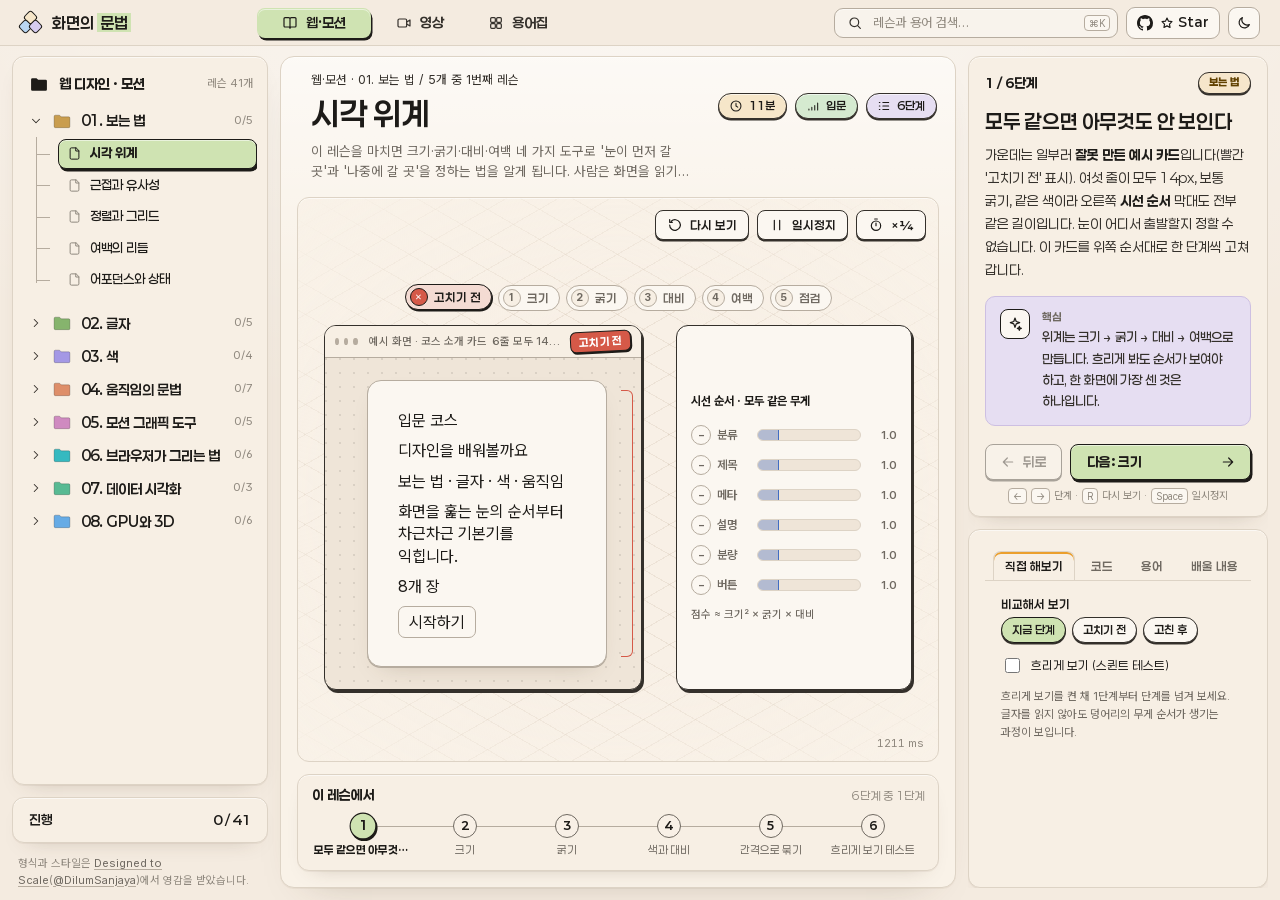
==== commit bf19c920: "상단에 GitHub 스타 버튼 추가 Co-Authored-By: Claude Opus 5.5 <noreply@anthropic.com>" ====
--- a/index.html
+++ b/index.html
@@ -42,6 +42,7 @@
         <input id="search" type="search" placeholder="레슨과 용어 검색…" autocomplete="off">
         <kbd>⌘K</kbd>
       </label>
+      <a class="gh-star" id="ghStar" href="https://github.com/yeongbin-jo/screen-grammar" target="_blank" rel="noopener" aria-label="GitHub에서 스타 주기"><svg viewBox="0 0 16 16"><path d="M8 0C3.58 0 0 3.58 0 8c0 3.54 2.29 6.53 5.47 7.59.4.07.55-.17.55-.38 0-.19-.01-.82-.01-1.49-2.01.37-2.53-.49-2.69-.94-.09-.23-.48-.94-.82-1.13-.28-.15-.68-.52-.01-.53.63-.01 1.08.58 1.23.82.72 1.21 1.87.87 2.33.66.07-.52.28-.87.51-1.07-1.78-.2-3.64-.89-3.64-3.95 0-.87.31-1.59.82-2.15-.08-.2-.36-1.02.08-2.12 0 0 .67-.21 2.2.82.64-.18 1.32-.27 2-.27.68 0 1.36.09 2 .27 1.53-1.04 2.2-.82 2.2-.82.44 1.1.16 1.92.08 2.12.51.56.82 1.27.82 2.15 0 3.07-1.87 3.75-3.65 3.95.29.25.54.73.54 1.48 0 1.07-.01 1.93-.01 2.2 0 .21.15.46.55.38A8.013 8.013 0 0 0 16 8c0-4.42-3.58-8-8-8z"/></svg><span class="gh-star__label"><svg class="gh-star__star" viewBox="0 0 24 24"><path d="m12 3.5 2.6 5.3 5.9.9-4.3 4.1 1 5.8-5.2-2.7-5.2 2.7 1-5.8-4.3-4.1 5.9-.9z"/></svg>Star</span><b class="gh-star__count num" id="ghCount" hidden></b></a>
       <button class="icon-btn" id="themeBtn" aria-label="다크 모드 전환">
         <svg class="ti ti-moon" viewBox="0 0 24 24"><path d="M20 14.5A8 8 0 0 1 9.5 4a8 8 0 1 0 10.5 10.5z"/></svg>
         <svg class="ti ti-sun" viewBox="0 0 24 24"><circle cx="12" cy="12" r="4"/><path d="M12 2.5v2M12 19.5v2M2.5 12h2M19.5 12h2M5.3 5.3l1.4 1.4M17.3 17.3l1.4 1.4M5.3 18.7l1.4-1.4M17.3 6.7l1.4-1.4"/></svg>
--- a/style.css
+++ b/style.css
@@ -358,7 +358,9 @@
 .gloss__track { margin: 18px 0 2px; font-family: var(--display); font-size: 17px; font-weight: 700; color: var(--ink2); }
 .gloss__track:first-child { margin-top: 0; }
 @media (max-width: 520px) {
-  .nav { gap: 2px; }
+  .nav { gap: 2px; min-width: 0; flex: 1 1 auto; overflow-x: auto; scrollbar-width: none; }
+  .nav::-webkit-scrollbar { display: none; }
+  .nav__item { flex: none; }
   .nav__item, .nav__item.is-active { padding: 0 8px; gap: 5px; font-size: 13px; }
   .nav__item svg { display: none; }
   .topnav__end { gap: 6px; }
@@ -551,3 +553,16 @@
 .credit { order: 3; flex: none; margin: 0; padding: 0 6px; font: 400 11px/1.5 var(--formal); color: var(--faint); }
 .credit a { color: var(--muted); text-decoration: underline; text-decoration-color: var(--line2); text-underline-offset: 2px; transition: color .15s; }
 .credit a:hover { color: var(--ink); }
+
+/* GitHub 스타 버튼 */
+.gh-star { display: inline-flex; align-items: center; height: 32px; border: 1px solid var(--line2); border-radius: 9px; background: var(--raised); box-shadow: inset 0 1px 0 var(--hi); color: var(--ink); text-decoration: none; font-size: 13px; font-weight: 600; overflow: hidden; }
+.gh-star > svg { width: 16px; height: 16px; fill: currentColor; stroke: none; margin: 0 0 0 10px; }
+.gh-star__label { display: inline-flex; align-items: center; gap: 4px; padding: 0 10px 0 7px; }
+.gh-star__star { width: 14px; height: 14px; stroke-width: 2; transition: fill .2s var(--e-out), color .2s var(--e-out), transform .35s var(--e-back); }
+.gh-star__count { align-self: stretch; display: grid; place-items: center; padding: 0 10px; border-left: 1px solid var(--line2); background: var(--card); font-weight: 700; }
+.gh-star__count[hidden] { display: none; }
+.gh-star:hover { transform: translateY(-1px); border-color: var(--ink2); box-shadow: inset 0 1px 0 var(--hi), 0 2px 0 var(--ink2); }
+.gh-star:hover .gh-star__star { fill: #f2b84b; color: #b9822a; transform: rotate(-12deg) scale(1.15); }
+.gh-star:active { transform: translateY(1px); box-shadow: none; transition-duration: .06s; }
+.gh-star { transition: transform .18s var(--e-out), box-shadow .18s var(--e-out), border-color .18s var(--e-out); }
+@media (max-width: 520px) { .gh-star__label { display: none; } .gh-star > svg { margin: 0 9px; } }
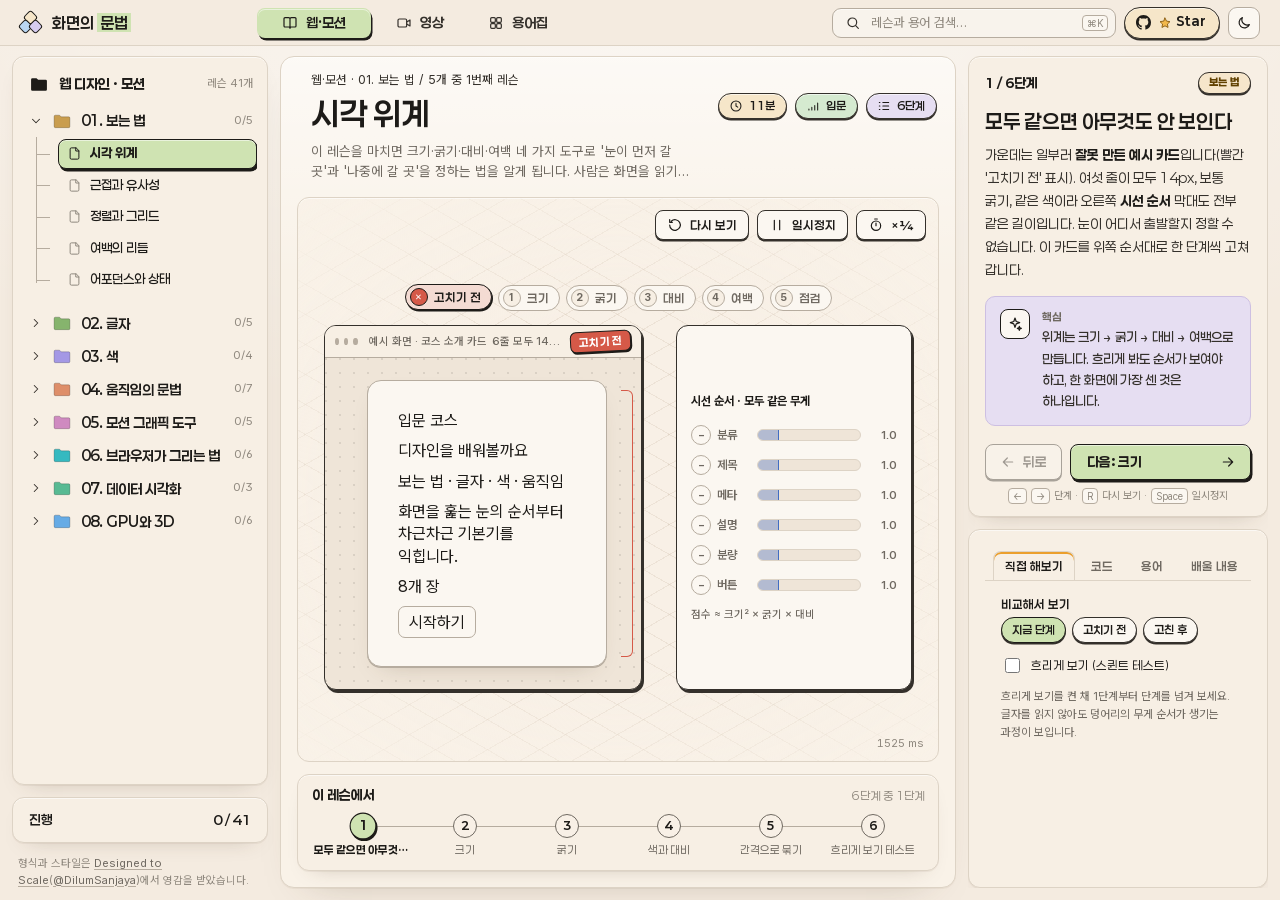
==== commit 885db82d: "스타 버튼을 태그 모양으로 다시 만들고 정적 파일에 버전 쿼리 추가(캐시된 CSS로 깨지던 문제) Co-Authored-By: Claude Opus 5.5 <noreply@anth" ====
--- a/index.html
+++ b/index.html
@@ -9,15 +9,15 @@
 <link rel="preload" href="fonts/Paperlogy-4Regular.woff2" as="font" type="font/woff2" crossorigin>
 <link rel="preload" href="fonts/PretendardVariable.woff2" as="font" type="font/woff2" crossorigin>
 <script>try{if(JSON.parse(localStorage.getItem("hwamyeon-theme"))==="dark")document.documentElement.dataset.theme="dark"}catch(e){}</script>
-<link rel="stylesheet" href="style.css">
-<link rel="stylesheet" href="lessons-look-type.css">
-<link rel="stylesheet" href="lessons-color-motion.css">
-<link rel="stylesheet" href="lessons-mograph.css">
-<link rel="stylesheet" href="lessons-camera2.css">
-<link rel="stylesheet" href="lessons-web.css">
-<link rel="stylesheet" href="lessons-data.css">
-<link rel="stylesheet" href="lessons-gpu.css">
-<link rel="stylesheet" href="lessons-video.css">
+<link rel="stylesheet" href="style.css?v=202611251624">
+<link rel="stylesheet" href="lessons-look-type.css?v=202611251624">
+<link rel="stylesheet" href="lessons-color-motion.css?v=202611251624">
+<link rel="stylesheet" href="lessons-mograph.css?v=202611251624">
+<link rel="stylesheet" href="lessons-camera2.css?v=202611251624">
+<link rel="stylesheet" href="lessons-web.css?v=202611251624">
+<link rel="stylesheet" href="lessons-data.css?v=202611251624">
+<link rel="stylesheet" href="lessons-gpu.css?v=202611251624">
+<link rel="stylesheet" href="lessons-video.css?v=202611251624">
 
 </head>
 <body>
@@ -141,20 +141,20 @@
   </div>
 </div>
 
-<script src="lib.js"></script>
-<script src="art.js"></script>
-<script src="lessons-design.js"></script>
-<script src="lessons-motion.js"></script>
-<script src="lessons-camera.js"></script>
-<script src="lessons-render.js"></script>
-<script src="lessons-look-type.js"></script>
-<script src="lessons-color-motion.js"></script>
-<script src="lessons-mograph.js"></script>
-<script src="lessons-camera2.js"></script>
-<script src="lessons-web.js"></script>
-<script src="lessons-data.js"></script>
-<script src="lessons-gpu.js"></script>
-<script src="lessons-video.js"></script>
-<script src="app.js"></script>
+<script src="lib.js?v=202611251624"></script>
+<script src="art.js?v=202611251624"></script>
+<script src="lessons-design.js?v=202611251624"></script>
+<script src="lessons-motion.js?v=202611251624"></script>
+<script src="lessons-camera.js?v=202611251624"></script>
+<script src="lessons-render.js?v=202611251624"></script>
+<script src="lessons-look-type.js?v=202611251624"></script>
+<script src="lessons-color-motion.js?v=202611251624"></script>
+<script src="lessons-mograph.js?v=202611251624"></script>
+<script src="lessons-camera2.js?v=202611251624"></script>
+<script src="lessons-web.js?v=202611251624"></script>
+<script src="lessons-data.js?v=202611251624"></script>
+<script src="lessons-gpu.js?v=202611251624"></script>
+<script src="lessons-video.js?v=202611251624"></script>
+<script src="app.js?v=202611251624"></script>
 </body>
 </html>
--- a/style.css
+++ b/style.css
@@ -554,15 +554,14 @@
 .credit a { color: var(--muted); text-decoration: underline; text-decoration-color: var(--line2); text-underline-offset: 2px; transition: color .15s; }
 .credit a:hover { color: var(--ink); }
 
-/* GitHub 스타 버튼 */
-.gh-star { display: inline-flex; align-items: center; height: 32px; border: 1px solid var(--line2); border-radius: 9px; background: var(--raised); box-shadow: inset 0 1px 0 var(--hi); color: var(--ink); text-decoration: none; font-size: 13px; font-weight: 600; overflow: hidden; }
-.gh-star > svg { width: 16px; height: 16px; fill: currentColor; stroke: none; margin: 0 0 0 10px; }
-.gh-star__label { display: inline-flex; align-items: center; gap: 4px; padding: 0 10px 0 7px; }
-.gh-star__star { width: 14px; height: 14px; stroke-width: 2; transition: fill .2s var(--e-out), color .2s var(--e-out), transform .35s var(--e-back); }
-.gh-star__count { align-self: stretch; display: grid; place-items: center; padding: 0 10px; border-left: 1px solid var(--line2); background: var(--card); font-weight: 700; }
+/* GitHub 스타 버튼: 태그(.tag)와 같은 알약 모양 */
+.gh-star { display: inline-flex; align-items: center; gap: 7px; height: 32px; padding: 0 13px 0 11px; border: 1px solid var(--ink2); border-radius: 16px; background: var(--sand); color: var(--ink); text-decoration: none; font-size: 12.5px; font-weight: 700; white-space: nowrap; box-shadow: inset 0 1px 0 var(--hi), 0 1.5px 0 var(--ink2); transition: transform .18s var(--e-out), box-shadow .18s var(--e-out); }
+.gh-star > svg { width: 15px; height: 15px; fill: currentColor; stroke: none; }
+.gh-star__label { display: inline-flex; align-items: center; gap: 4px; }
+.gh-star__star { width: 14px; height: 14px; fill: #f2b84b; stroke: #8a5d12; stroke-width: 1.6; transition: transform .35s var(--e-back); }
+.gh-star__count { padding-left: 7px; border-left: 1px solid color-mix(in srgb, var(--ink2) 45%, transparent); font-weight: 700; }
 .gh-star__count[hidden] { display: none; }
-.gh-star:hover { transform: translateY(-1px); border-color: var(--ink2); box-shadow: inset 0 1px 0 var(--hi), 0 2px 0 var(--ink2); }
-.gh-star:hover .gh-star__star { fill: #f2b84b; color: #b9822a; transform: rotate(-12deg) scale(1.15); }
-.gh-star:active { transform: translateY(1px); box-shadow: none; transition-duration: .06s; }
-.gh-star { transition: transform .18s var(--e-out), box-shadow .18s var(--e-out), border-color .18s var(--e-out); }
-@media (max-width: 520px) { .gh-star__label { display: none; } .gh-star > svg { margin: 0 9px; } }
+.gh-star:hover { transform: translateY(-1px); box-shadow: inset 0 1px 0 var(--hi), 0 2.5px 0 var(--ink2); }
+.gh-star:hover .gh-star__star { transform: rotate(-14deg) scale(1.18); }
+.gh-star:active { transform: translateY(1px); box-shadow: inset 0 1px 0 var(--hi), 0 0.5px 0 var(--ink2); transition-duration: .06s; }
+@media (max-width: 520px) { .gh-star { padding: 0 10px; } .gh-star__label { display: none; } .gh-star__count { padding-left: 0; border: 0; } }
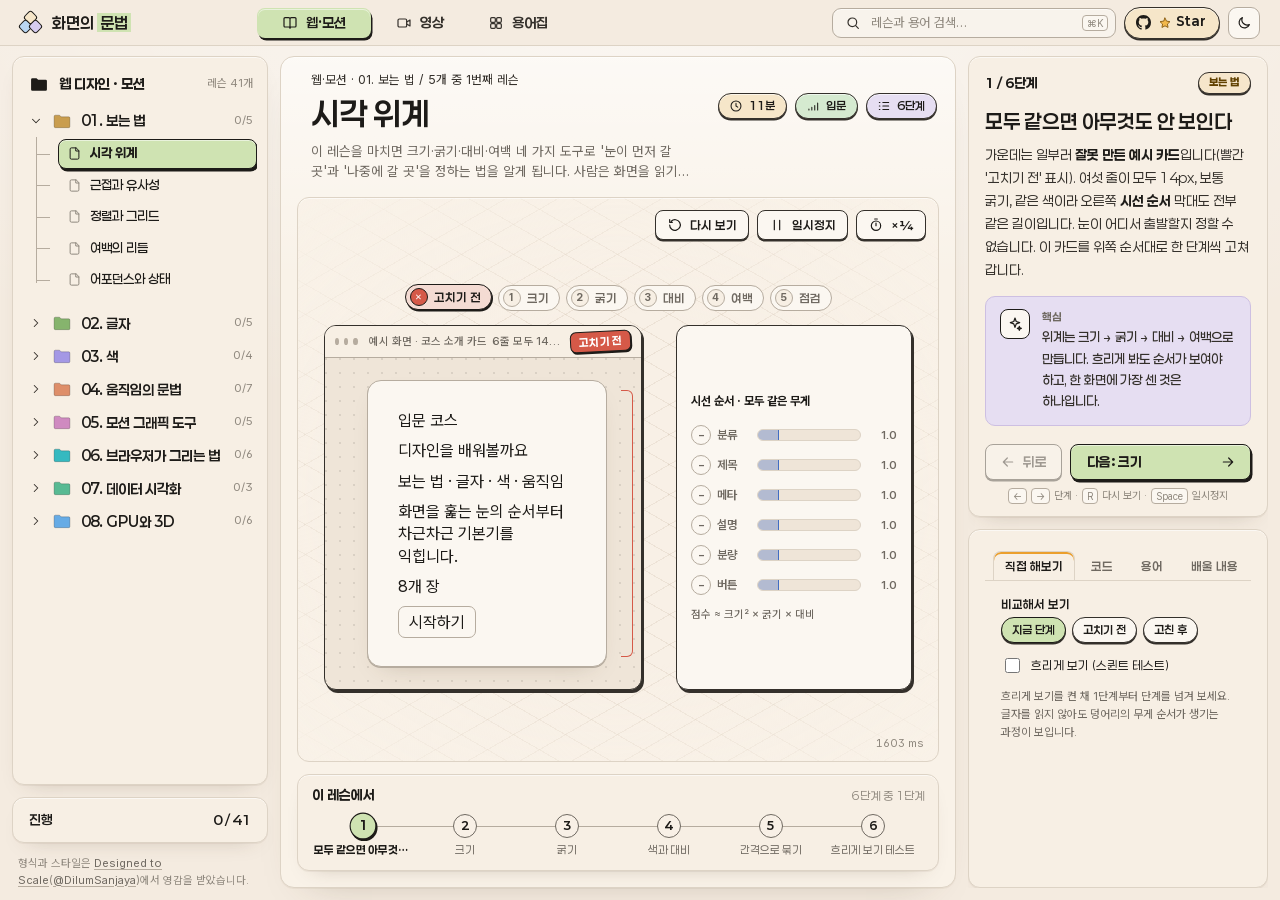
==== commit cf35a89d: "캔버스 안쪽 여백(테두리 잘림 방지), 모바일 레이아웃 순서·아이콘 메뉴 Co-Authored-By: Claude Opus 5.5 <noreply@anthropic.com>" ====
--- a/index.html
+++ b/index.html
@@ -9,15 +9,15 @@
 <link rel="preload" href="fonts/Paperlogy-4Regular.woff2" as="font" type="font/woff2" crossorigin>
 <link rel="preload" href="fonts/PretendardVariable.woff2" as="font" type="font/woff2" crossorigin>
 <script>try{if(JSON.parse(localStorage.getItem("hwamyeon-theme"))==="dark")document.documentElement.dataset.theme="dark"}catch(e){}</script>
-<link rel="stylesheet" href="style.css?v=202611251624">
-<link rel="stylesheet" href="lessons-look-type.css?v=202611251624">
-<link rel="stylesheet" href="lessons-color-motion.css?v=202611251624">
-<link rel="stylesheet" href="lessons-mograph.css?v=202611251624">
-<link rel="stylesheet" href="lessons-camera2.css?v=202611251624">
-<link rel="stylesheet" href="lessons-web.css?v=202611251624">
-<link rel="stylesheet" href="lessons-data.css?v=202611251624">
-<link rel="stylesheet" href="lessons-gpu.css?v=202611251624">
-<link rel="stylesheet" href="lessons-video.css?v=202611251624">
+<link rel="stylesheet" href="style.css?v=202611251855">
+<link rel="stylesheet" href="lessons-look-type.css?v=202611251855">
+<link rel="stylesheet" href="lessons-color-motion.css?v=202611251855">
+<link rel="stylesheet" href="lessons-mograph.css?v=202611251855">
+<link rel="stylesheet" href="lessons-camera2.css?v=202611251855">
+<link rel="stylesheet" href="lessons-web.css?v=202611251855">
+<link rel="stylesheet" href="lessons-data.css?v=202611251855">
+<link rel="stylesheet" href="lessons-gpu.css?v=202611251855">
+<link rel="stylesheet" href="lessons-video.css?v=202611251855">
 
 </head>
 <body>
@@ -31,10 +31,10 @@
       <span class="logo__text">화면의 <mark>문법</mark></span>
     </a>
     <nav class="nav" aria-label="보기">
-      <a class="nav__item" id="navWeb" href="#web"><svg viewBox="0 0 24 24"><path d="M3 5.5A1.5 1.5 0 0 1 4.5 4H10a2 2 0 0 1 2 2v14a2 2 0 0 0-2-2H4.5A1.5 1.5 0 0 1 3 16.5zM21 5.5A1.5 1.5 0 0 0 19.5 4H14a2 2 0 0 0-2 2v14a2 2 0 0 1 2-2h5.5a1.5 1.5 0 0 0 1.5-1.5z"/></svg>웹·모션</a>
-      <a class="nav__item" id="navVideo" href="#video"><svg viewBox="0 0 24 24"><rect x="3" y="6" width="13" height="12" rx="2"/><path d="m16 10.5 5-3v9l-5-3"/></svg>영상</a>
-      <a class="nav__item" id="navGloss" href="#glossary">
-        <svg viewBox="0 0 24 24"><rect x="4" y="4" width="7" height="7" rx="1.5"/><rect x="13" y="4" width="7" height="7" rx="1.5"/><rect x="4" y="13" width="7" height="7" rx="1.5"/><rect x="13" y="13" width="7" height="7" rx="1.5"/></svg>용어집</a>
+      <a class="nav__item" id="navWeb" href="#web" title="웹 디자인 · 모션" aria-label="웹 디자인 · 모션"><svg viewBox="0 0 24 24"><path d="M3 5.5A1.5 1.5 0 0 1 4.5 4H10a2 2 0 0 1 2 2v14a2 2 0 0 0-2-2H4.5A1.5 1.5 0 0 1 3 16.5zM21 5.5A1.5 1.5 0 0 0 19.5 4H14a2 2 0 0 0-2 2v14a2 2 0 0 1 2-2h5.5a1.5 1.5 0 0 0 1.5-1.5z"/></svg><span class="nav__label">웹·모션</span></a>
+      <a class="nav__item" id="navVideo" href="#video" title="영상 촬영 · 편집" aria-label="영상 촬영 · 편집"><svg viewBox="0 0 24 24"><rect x="3" y="6" width="13" height="12" rx="2"/><path d="m16 10.5 5-3v9l-5-3"/></svg><span class="nav__label">영상</span></a>
+      <a class="nav__item" id="navGloss" href="#glossary" title="용어집" aria-label="용어집">
+        <svg viewBox="0 0 24 24"><rect x="4" y="4" width="7" height="7" rx="1.5"/><rect x="13" y="4" width="7" height="7" rx="1.5"/><rect x="4" y="13" width="7" height="7" rx="1.5"/><rect x="13" y="13" width="7" height="7" rx="1.5"/></svg><span class="nav__label">용어집</span></a>
     </nav>
     <div class="topnav__end">
       <label class="search">
@@ -141,20 +141,20 @@
   </div>
 </div>
 
-<script src="lib.js?v=202611251624"></script>
-<script src="art.js?v=202611251624"></script>
-<script src="lessons-design.js?v=202611251624"></script>
-<script src="lessons-motion.js?v=202611251624"></script>
-<script src="lessons-camera.js?v=202611251624"></script>
-<script src="lessons-render.js?v=202611251624"></script>
-<script src="lessons-look-type.js?v=202611251624"></script>
-<script src="lessons-color-motion.js?v=202611251624"></script>
-<script src="lessons-mograph.js?v=202611251624"></script>
-<script src="lessons-camera2.js?v=202611251624"></script>
-<script src="lessons-web.js?v=202611251624"></script>
-<script src="lessons-data.js?v=202611251624"></script>
-<script src="lessons-gpu.js?v=202611251624"></script>
-<script src="lessons-video.js?v=202611251624"></script>
-<script src="app.js?v=202611251624"></script>
+<script src="lib.js?v=202611251855"></script>
+<script src="art.js?v=202611251855"></script>
+<script src="lessons-design.js?v=202611251855"></script>
+<script src="lessons-motion.js?v=202611251855"></script>
+<script src="lessons-camera.js?v=202611251855"></script>
+<script src="lessons-render.js?v=202611251855"></script>
+<script src="lessons-look-type.js?v=202611251855"></script>
+<script src="lessons-color-motion.js?v=202611251855"></script>
+<script src="lessons-mograph.js?v=202611251855"></script>
+<script src="lessons-camera2.js?v=202611251855"></script>
+<script src="lessons-web.js?v=202611251855"></script>
+<script src="lessons-data.js?v=202611251855"></script>
+<script src="lessons-gpu.js?v=202611251855"></script>
+<script src="lessons-video.js?v=202611251855"></script>
+<script src="app.js?v=202611251855"></script>
 </body>
 </html>
--- a/style.css
+++ b/style.css
@@ -565,3 +565,29 @@
 .gh-star:hover .gh-star__star { transform: rotate(-14deg) scale(1.18); }
 .gh-star:active { transform: translateY(1px); box-shadow: inset 0 1px 0 var(--hi), 0 0.5px 0 var(--ink2); transition-duration: .06s; }
 @media (max-width: 520px) { .gh-star { padding: 0 10px; } .gh-star__label { display: none; } .gh-star__count { padding-left: 0; border: 0; } }
+
+/* ---------- 모바일: 제목 → 무대 → 설명 → 단계 → 도구 순서로 ---------- */
+@media (max-width: 860px) {
+  .sheet { display: contents; }
+  #lessonView:not([hidden]), .rail:not([hidden]) { display: contents; }
+  #glossView:not([hidden]) { order: 1; background: var(--sheet); border: 1px solid var(--line); border-radius: 14px; padding: 0 12px 12px; }
+  .lesson-head { order: 1; padding: 6px 4px 0; }
+  .stage-card { order: 2; }
+  .rail > .guide { order: 3; }
+  .timeline { order: 4; }
+  .rail > .panel { order: 5; }
+  .guide { min-height: 0; }
+  .guide__nav { margin-top: 14px; }
+  .keys-hint { display: none; }
+  .stage-tools { top: 8px; right: 8px; gap: 6px; }
+  .stage-tools .tool { height: 28px; padding: 0 9px; }
+  .stage { padding: 44px 6px 6px; }
+}
+@media (max-width: 520px) {
+  .nav__item .nav__label { display: none; }
+  .nav__item svg { display: block !important; width: 17px; height: 17px; }
+  .nav__item, .nav__item.is-active { padding: 0 9px; }
+  .stage-tools .tool { font-size: 0; gap: 0; padding: 0 8px; }
+  .stage-tools .tool svg { width: 15px; height: 15px; }
+  .stage-tools .tool span { font-size: 0; }
+}
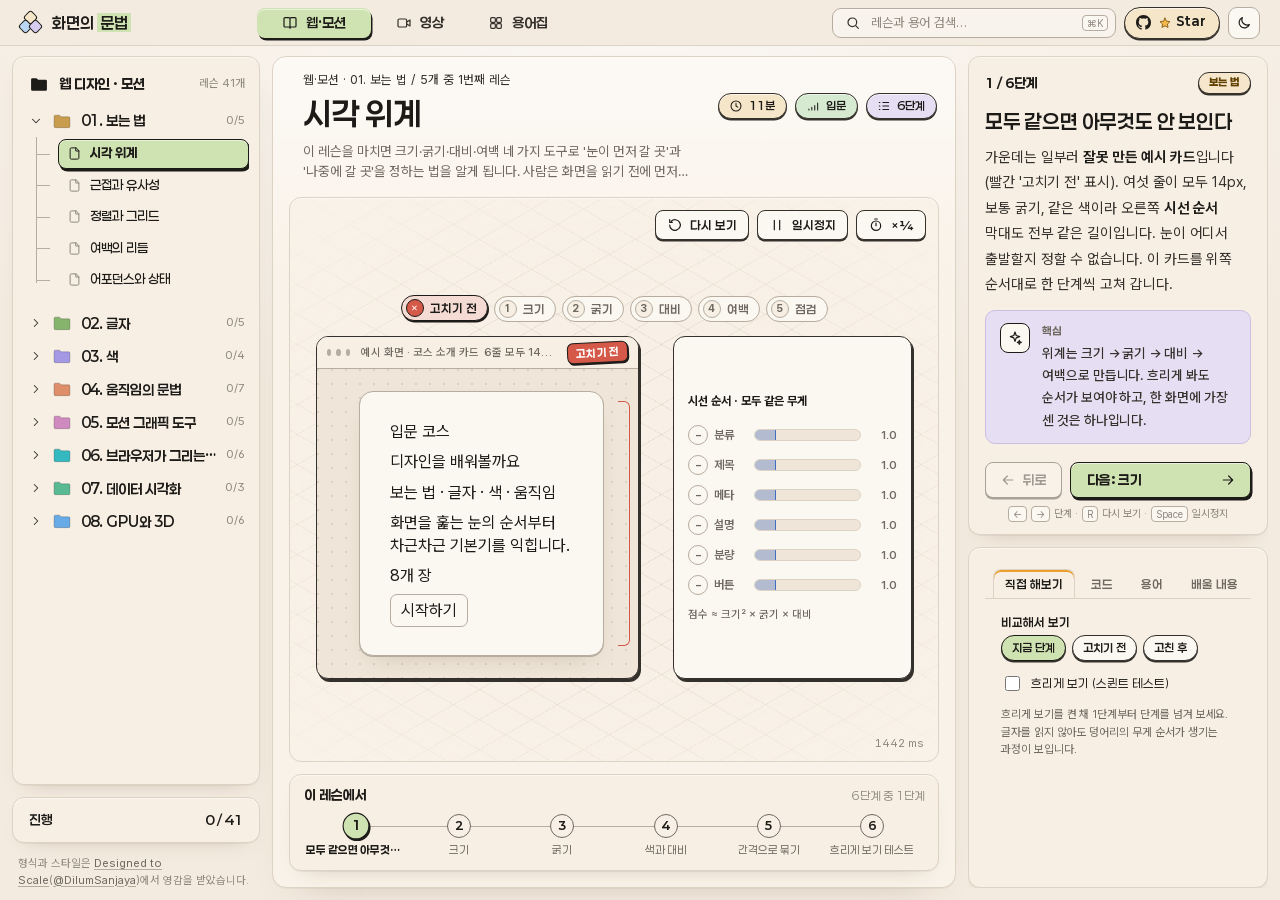
==== commit 192b9c2e: "설명 칸 넓힘, 설명 본문 글꼴 Pretendard Co-Authored-By: Claude Opus 5.5 <noreply@anthropic.com>" ====
--- a/index.html
+++ b/index.html
@@ -9,15 +9,15 @@
 <link rel="preload" href="fonts/Paperlogy-4Regular.woff2" as="font" type="font/woff2" crossorigin>
 <link rel="preload" href="fonts/PretendardVariable.woff2" as="font" type="font/woff2" crossorigin>
 <script>try{if(JSON.parse(localStorage.getItem("hwamyeon-theme"))==="dark")document.documentElement.dataset.theme="dark"}catch(e){}</script>
-<link rel="stylesheet" href="style.css?v=202611251855">
-<link rel="stylesheet" href="lessons-look-type.css?v=202611251855">
-<link rel="stylesheet" href="lessons-color-motion.css?v=202611251855">
-<link rel="stylesheet" href="lessons-mograph.css?v=202611251855">
-<link rel="stylesheet" href="lessons-camera2.css?v=202611251855">
-<link rel="stylesheet" href="lessons-web.css?v=202611251855">
-<link rel="stylesheet" href="lessons-data.css?v=202611251855">
-<link rel="stylesheet" href="lessons-gpu.css?v=202611251855">
-<link rel="stylesheet" href="lessons-video.css?v=202611251855">
+<link rel="stylesheet" href="style.css?v=202611252350">
+<link rel="stylesheet" href="lessons-look-type.css?v=202611252350">
+<link rel="stylesheet" href="lessons-color-motion.css?v=202611252350">
+<link rel="stylesheet" href="lessons-mograph.css?v=202611252350">
+<link rel="stylesheet" href="lessons-camera2.css?v=202611252350">
+<link rel="stylesheet" href="lessons-web.css?v=202611252350">
+<link rel="stylesheet" href="lessons-data.css?v=202611252350">
+<link rel="stylesheet" href="lessons-gpu.css?v=202611252350">
+<link rel="stylesheet" href="lessons-video.css?v=202611252350">
 
 </head>
 <body>
@@ -141,20 +141,20 @@
   </div>
 </div>
 
-<script src="lib.js?v=202611251855"></script>
-<script src="art.js?v=202611251855"></script>
-<script src="lessons-design.js?v=202611251855"></script>
-<script src="lessons-motion.js?v=202611251855"></script>
-<script src="lessons-camera.js?v=202611251855"></script>
-<script src="lessons-render.js?v=202611251855"></script>
-<script src="lessons-look-type.js?v=202611251855"></script>
-<script src="lessons-color-motion.js?v=202611251855"></script>
-<script src="lessons-mograph.js?v=202611251855"></script>
-<script src="lessons-camera2.js?v=202611251855"></script>
-<script src="lessons-web.js?v=202611251855"></script>
-<script src="lessons-data.js?v=202611251855"></script>
-<script src="lessons-gpu.js?v=202611251855"></script>
-<script src="lessons-video.js?v=202611251855"></script>
-<script src="app.js?v=202611251855"></script>
+<script src="lib.js?v=202611252350"></script>
+<script src="art.js?v=202611252350"></script>
+<script src="lessons-design.js?v=202611252350"></script>
+<script src="lessons-motion.js?v=202611252350"></script>
+<script src="lessons-camera.js?v=202611252350"></script>
+<script src="lessons-render.js?v=202611252350"></script>
+<script src="lessons-look-type.js?v=202611252350"></script>
+<script src="lessons-color-motion.js?v=202611252350"></script>
+<script src="lessons-mograph.js?v=202611252350"></script>
+<script src="lessons-camera2.js?v=202611252350"></script>
+<script src="lessons-web.js?v=202611252350"></script>
+<script src="lessons-data.js?v=202611252350"></script>
+<script src="lessons-gpu.js?v=202611252350"></script>
+<script src="lessons-video.js?v=202611252350"></script>
+<script src="app.js?v=202611252350"></script>
 </body>
 </html>
--- a/style.css
+++ b/style.css
@@ -42,6 +42,7 @@
   --f: "Paperlogy", "Pretendard Variable", -apple-system, BlinkMacSystemFont, "Apple SD Gothic Neo", sans-serif;
   --display: "Paperlogy", "Pretendard Variable", sans-serif;
   --formal: "Inter", "Pretendard Variable", -apple-system, BlinkMacSystemFont, "Apple SD Gothic Neo", "Noto Sans KR", sans-serif;
+  --read: "Pretendard Variable", -apple-system, BlinkMacSystemFont, "Apple SD Gothic Neo", "Noto Sans KR", sans-serif;
   --mono: SFMono-Regular, Menlo, Monaco, Consolas, "Pretendard Variable", monospace;
 }
 :root[data-theme="dark"] {
@@ -114,7 +115,7 @@
 .only-narrow { display: none; }
 
 /* ---------- 3단 레이아웃 ---------- */
-.layout { flex: 1; min-height: 0; display: grid; grid-template-columns: 256px minmax(0, 1fr) 300px; gap: 12px; padding: 10px max(12px, env(safe-area-inset-right, 0px)) 12px max(12px, env(safe-area-inset-left, 0px)); }
+.layout { flex: 1; min-height: 0; display: grid; grid-template-columns: 256px minmax(0, 1fr) 348px; gap: 12px; padding: 10px max(12px, env(safe-area-inset-right, 0px)) 12px max(12px, env(safe-area-inset-left, 0px)); }
 .side, .rail { display: flex; flex-direction: column; gap: 12px; min-width: 0; }
 .side { position: sticky; top: 56px; height: calc(100vh - 68px); }
 .rail > * { flex: none; }
@@ -309,6 +310,7 @@
 .tl-ph { position: absolute; left: 34px; right: 0; top: 0; bottom: 0; pointer-events: none; }
 
 /* ---------- 반응형 ---------- */
+@media (max-width: 1380px) { .layout { grid-template-columns: 248px minmax(0, 1fr) 300px; } }
 @media (max-width: 1240px) {
   .layout { grid-template-columns: 236px minmax(0, 1fr); }
   .rail { grid-column: 2; position: static; max-height: none; overflow: visible; display: grid; grid-template-columns: repeat(auto-fit, minmax(280px, 1fr)); align-items: start; }
@@ -412,7 +414,10 @@
 .subtitle, .crumb, .terms dd, .gloss dd, .readout, .hint, .ctl output, .keys-hint, .stage-foot, .gloss .subtitle,
 .search input, .dom-stage, .course__head .muted, .mod__count, #tTime { font-family: var(--formal); }
 .ctl output, .readout, .mod__count, #tTime, .num { font-feature-settings: "tnum", "cv11", "ss01"; }
-.callout p:last-child { font-family: var(--f); font-weight: 500; font-size: 13px; line-height: 1.65; }
+.callout p:last-child { font-family: var(--read); font-weight: 500; font-size: 13.5px; line-height: 1.65; letter-spacing: -0.005em; }
+.guide__body p, .terms dd, .gloss dd, .subtitle, .hint { font-family: var(--read); letter-spacing: -0.005em; }
+.guide__body p { font-size: 14.5px; line-height: 1.75; font-weight: 400; }
+.guide__body b { font-weight: 650; }
 .title, .guide__title, .logo, .gloss h2, .gloss__track { font-weight: 600; letter-spacing: -0.01em; }
 
 /* =====================================================================
